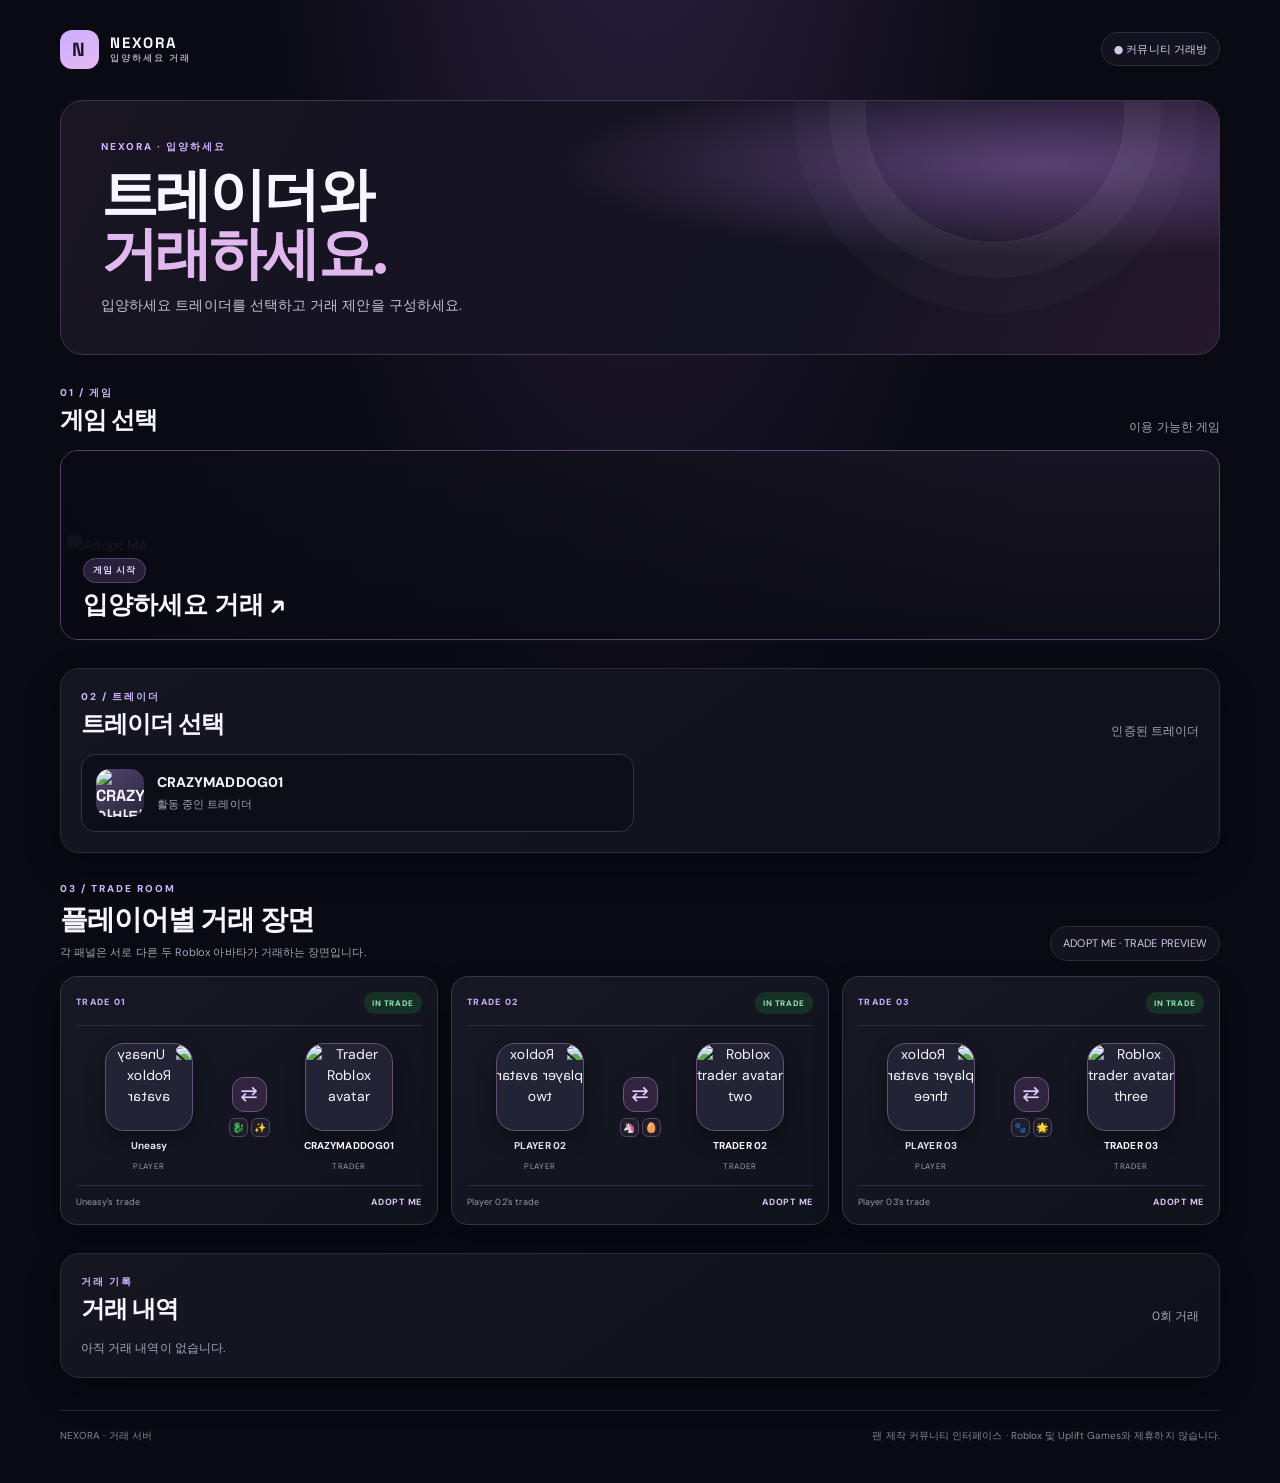
==== index.html @ 970a7935 "Remove unwanted DEMO label" ====
<!doctype html>
<html lang="ko">
<head>
<meta charset="utf-8"><meta name="viewport" content="width=device-width,initial-scale=1"><meta name="theme-color" content="#090a12">
<title>입양하세요 거래 | NEXORA</title>
<link rel="preconnect" href="https://fonts.googleapis.com"><link rel="preconnect" href="https://fonts.gstatic.com" crossorigin>
<link href="https://fonts.googleapis.com/css2?family=DM+Sans:wght@400;500;600;700;800&family=Space+Grotesk:wght@500;600;700&display=swap" rel="stylesheet">
<style>
.avatar .roblox-avatar{width:100%;height:100%;object-fit:cover;display:block}.trader-card .avatar{overflow:hidden}
:root{--bg:#090a12;--panel:#141522;--panel2:#10111b;--line:#2a2c3d;--muted:#a3a4b8;--text:#f7f5ff;--purple:#c5a6ff;--pink:#f0addb;--green:#78e6b0}
*{box-sizing:border-box}html{scroll-behavior:smooth}body{margin:0;background:radial-gradient(ellipse at 50% -25%,#302344 0,transparent 45%),var(--bg);color:var(--text);font:14px/1.5 "DM Sans",system-ui,sans-serif}button,a{font:inherit}button{color:inherit;cursor:pointer}a{color:inherit;text-decoration:none}[hidden]{display:none!important}
.shell{max-width:1220px;margin:auto;padding:20px 25px 40px}.topbar{height:58px;display:flex;align-items:center;justify-content:space-between;margin-bottom:22px}.brand{display:flex;align-items:center;gap:11px;font:700 15px "Space Grotesk";letter-spacing:.12em}.brandmark{width:39px;height:39px;border-radius:12px;display:grid;place-items:center;background:linear-gradient(145deg,var(--purple),var(--pink));color:#21172c;font-size:19px}.brand small{display:block;font:700 9px "DM Sans";letter-spacing:.22em;color:#a9a1bb}.chip{border:1px solid var(--line);background:#12131e;padding:8px 12px;border-radius:99px;color:#d4c9e8;font-size:11px}
.hero{border:1px solid #40334e;border-radius:23px;padding:38px 40px;background:radial-gradient(ellipse at 85% 25%,#594174 0,transparent 35%),linear-gradient(115deg,#191523,#141321 65%,#24182c);margin-bottom:30px;position:relative;overflow:hidden}.hero:after{content:"";position:absolute;width:260px;height:260px;border:1px solid #ffffff18;border-radius:50%;right:8%;top:-120px;box-shadow:0 0 0 35px #ffffff08,0 0 0 70px #ffffff05}.kicker,.eyebrow{font-size:10px;letter-spacing:.2em;font-weight:800;color:#cfb5ff;text-transform:uppercase}.hero h1{font:700 clamp(34px,6vw,57px)/1.03 "Space Grotesk";letter-spacing:-.05em;margin:12px 0}.hero h1 span{color:#e0b8ee}.hero p{color:#c7bfd0;max-width:590px;margin:0}.section{margin:28px 0}.section-head{display:flex;justify-content:space-between;align-items:end;gap:12px;margin-bottom:14px}.section-head h2{font:700 24px "Space Grotesk";letter-spacing:-.04em;margin:4px 0 0}.muted{color:var(--muted);font-size:12px}.game-card{height:190px;border:1px solid #55436d;border-radius:18px;overflow:hidden;position:relative;background:#171523}.game-card img{width:100%;height:100%;object-fit:cover;opacity:.62}.game-shade{position:absolute;inset:0;background:linear-gradient(90deg,#080910e8,transparent 85%),linear-gradient(0deg,#080910aa,transparent)}.game-copy{position:absolute;left:22px;bottom:18px}.game-copy h3{font:700 25px "Space Grotesk";margin:5px 0 0}.tag{display:inline-flex;padding:5px 9px;border-radius:99px;background:#282039;border:1px solid #57446e;color:#e4d4ff;font-size:9px;font-weight:800;letter-spacing:.12em}
.panel{border:1px solid var(--line);background:linear-gradient(145deg,#151622,#10111a);border-radius:19px;padding:20px}.trader-grid{display:grid;grid-template-columns:repeat(2,minmax(0,1fr));gap:12px}.trader-card{display:flex;align-items:center;gap:13px;text-align:left;background:#0d0f18;border:1px solid #303245;border-radius:14px;padding:14px}.trader-card.selected{border-color:var(--purple);background:#1b1727}.avatar{width:48px;height:48px;flex:0 0 48px;border-radius:14px;overflow:hidden;display:grid;place-items:center;background:linear-gradient(145deg,#55446d,#25263b);font:700 16px "Space Grotesk"}.roblox-avatar{width:100%;height:100%;object-fit:cover;display:block}.trader-name{font-weight:800}.trader-sub{font-size:11px;color:var(--muted)}.btn{border:0;border-radius:11px;padding:11px 16px;font-weight:800;background:#29283a}.btn-primary{background:linear-gradient(105deg,var(--purple),var(--pink));color:#21172c}.btn:disabled{opacity:.4;cursor:not-allowed}.wide{width:100%}.action-row{display:flex;justify-content:space-between;align-items:center;gap:12px;margin-top:15px}.trade-top{display:flex;justify-content:space-between;align-items:center;gap:12px;margin-bottom:15px}.trade-top h2{font:700 23px "Space Grotesk";margin:4px 0}
.trade-board{display:grid;grid-template-columns:1fr 1fr;gap:13px}.offer-panel{background:#0d0f18;border:1px solid #303245;border-radius:15px;padding:14px;min-width:0}.offer-head{display:flex;justify-content:space-between;align-items:center;gap:8px;margin-bottom:12px}.offer-head strong{font:700 13px "Space Grotesk"}.status{font-size:9px;font-weight:800;letter-spacing:.1em;padding:5px 8px;border-radius:99px;background:#193326;color:#8ce9b6}.slots{display:grid;grid-template-columns:repeat(3,minmax(0,1fr));gap:8px;min-height:100px}.slot{border:1px dashed #414357;border-radius:11px;min-height:98px;background:#131522;display:flex;flex-direction:column;align-items:center;justify-content:center;text-align:center;padding:7px;position:relative}.slot.filled{border-style:solid;border-color:#66547d;background:#1b1827}.pet-img{width:64px;height:58px;object-fit:contain;filter:drop-shadow(0 5px 7px #0008)}.slot .pet-img{width:62px;height:58px}.pet-name{font-size:10px;font-weight:800;margin-top:2px}.pet-rarity{font-size:9px;color:#b9a7d6}.slot-empty{font-size:10px;color:#73768a}.remove-pet{position:absolute;right:4px;top:3px;border:0;border-radius:50%;width:19px;height:19px;background:#4a2937;color:#fff;font-size:12px;padding:0}
.value-row{display:flex;justify-content:space-between;align-items:center;margin-top:11px;padding-top:10px;border-top:1px solid #282a3b;font-size:11px;color:#b6b6c8}.value-row b{color:var(--green);font-size:13px}.catalog{margin-top:18px}.catalog-head{display:flex;justify-content:space-between;align-items:end;gap:12px;margin-bottom:11px}.catalog-head h3{font:700 17px "Space Grotesk";margin:3px 0}.pet-grid{display:grid;grid-template-columns:repeat(6,minmax(0,1fr));gap:9px}.pet-card{background:#11131e;border:1px solid #303245;border-radius:12px;padding:9px 5px 8px;text-align:center;min-width:0;transition:.15s}.pet-card:hover{border-color:#8c72b6;transform:translateY(-2px)}.pet-card.selected{border-color:#a8e6c3;background:#17251f;box-shadow:inset 0 0 0 1px #a8e6c322}.pet-card img{width:100%;height:66px;object-fit:contain;display:block}.pet-card strong{font-size:10px;display:block;white-space:nowrap;overflow:hidden;text-overflow:ellipsis}.pet-card small{display:block;color:#aaa4bb;font-size:9px;margin-top:2px}.pet-card .add-label{font-size:9px;color:#a9eac7;margin-top:5px;font-weight:800}.bot-thinking{display:flex;align-items:center;gap:9px;color:#c9b6ec;font-size:11px;margin-top:13px}.pulse{width:7px;height:7px;border-radius:50%;background:#c8a6ff;box-shadow:0 0 0 5px #c8a6ff20}.trade-actions{display:flex;gap:10px;flex-wrap:wrap;margin-top:15px}.trade-message{margin-top:12px;border:1px solid #3d3d50;border-radius:12px;padding:12px;color:#c8c6d5;background:#11131d;font-size:12px}.ps-panel{margin-top:14px;border:1px solid #4c735d;background:#14231c;border-radius:14px;padding:16px;display:flex;align-items:center;justify-content:space-between;gap:12px}.ps-panel h3{font:700 17px "Space Grotesk";margin:0 0 4px}.ps-panel p{font-size:11px;color:#bad2c3;margin:0}
footer{border-top:1px solid #262838;padding-top:17px;margin-top:32px;display:flex;justify-content:space-between;gap:12px;flex-wrap:wrap;color:#85869a;font-size:10px}
@media(max-width:760px){.shell{padding:13px}.hero{padding:26px 22px}.trader-grid,.trade-board{grid-template-columns:1fr}.pet-grid{grid-template-columns:repeat(3,minmax(0,1fr))}.slots{grid-template-columns:repeat(3,minmax(0,1fr))}.section-head,.trade-top{align-items:flex-start;flex-direction:column}.action-row,.ps-panel{align-items:stretch;flex-direction:column}.action-row .btn,.ps-panel .btn{width:100%}.game-card{height:160px}.panel{padding:14px}}
.catalog-modal{position:fixed;z-index:50;inset:0;background:#05060bdc;display:grid;place-items:center;padding:16px}.catalog-dialog{width:min(900px,100%);max-height:88vh;overflow:auto;background:#11131f;border:1px solid #48415c;border-radius:18px;padding:18px}.pet-search{width:100%;padding:12px;border-radius:10px;border:1px solid #37394b;background:#090b14;color:white;margin:8px 0}.filter-row{display:flex;gap:7px;margin-bottom:12px;flex-wrap:wrap}.filter{border:1px solid #39394c;background:#191a29;color:#ddd;border-radius:99px;padding:7px 12px}.filter.active{background:#d2b7ff;color:#21172c}.history-row{display:flex;justify-content:space-between;gap:10px;padding:12px 0;border-bottom:1px solid #292b3b;font-size:11px;flex-wrap:wrap}.history-row strong{color:#8ce9b6}
/* Dedicated trade-room view */
body.trading-view .topbar,
body.trading-view .hero,
body.trading-view #game,
body.trading-view #trade-history,
body.trading-view #players,
body.trading-view footer {display:none!important}
body.trading-view .shell{max-width:1220px;min-height:100vh;padding-top:22px}
body.trading-view #trade-page{display:block!important;margin:0;min-height:calc(100vh - 44px)}
body.trading-view #trade-page .trade-top{position:sticky;top:0;z-index:5;background:#090a12;padding:10px 0}

/* UI polish */
:root{--purple:#c9adff;--pink:#e8b9f0}
body{letter-spacing:.005em}
.shell{padding-left:clamp(14px,3vw,30px);padding-right:clamp(14px,3vw,30px)}
.panel,.offer-panel,.catalog-dialog{box-shadow:0 14px 38px #0003}
.trader-card{min-height:76px;transition:border-color .18s,background .18s,transform .18s}
.trader-card:hover{border-color:#806ba5;transform:translateY(-1px)}
.btn{transition:transform .16s,filter .16s}
.btn:hover{filter:brightness(1.08);transform:translateY(-1px)}
.slot{min-height:108px}
.pet-card{min-height:124px;display:flex;flex-direction:column;align-items:center;justify-content:center}
.pet-card img{height:72px}
.catalog-dialog{padding:clamp(14px,2.5vw,24px)}
.trade-top{padding-bottom:12px;border-bottom:1px solid #292b3b}

@media(max-width:760px){
 .shell{padding:12px 12px 28px}
 .trade-top h2{font-size:20px}
 .offer-panel{padding:12px}
 .slot{min-height:94px;padding:5px}
 .slot .pet-img{width:54px;height:52px}
 .pet-card{min-height:118px}
}


@keyframes nxRise{from{opacity:0;transform:translateY(18px)}to{opacity:1;transform:translateY(0)}}@keyframes nxFloat{0%,100%{transform:translateY(0)}50%{transform:translateY(-4px)}}@keyframes nxGlow{0%,100%{box-shadow:0 0 0 0 #c9adff00}50%{box-shadow:0 0 22px 2px #c9adff22}}
.hero{animation:nxRise .65s both,nxGlow 5s ease-in-out infinite}.section{animation:nxRise .6s both}.section:nth-of-type(2){animation-delay:.08s}.section:nth-of-type(3){animation-delay:.16s}.brandmark{animation:nxFloat 4s ease-in-out infinite}.trader-card{transition:transform .22s,border-color .22s,box-shadow .22s}.trader-card:hover{transform:translateY(-4px);box-shadow:0 12px 28px #0005}.avatar img{transition:transform .35s,filter .35s}.trader-card:hover .avatar img{transform:scale(1.08);filter:brightness(1.12)}.btn{transition:transform .18s,filter .18s}.btn:active{transform:scale(.97)}@media(prefers-reduced-motion:reduce){*,*::before,*::after{animation-duration:.01ms!important;animation-iteration-count:1!important;transition-duration:.01ms!important;scroll-behavior:auto!important}}
.nxAvatarFix{display:block!important;visibility:visible!important;opacity:1!important;width:100%!important;height:100%!important;object-fit:cover!important;position:relative!important;z-index:2!important}.avatar{overflow:hidden!important;isolation:isolate}
</style>

<style id="nexora-loading-chat-styles">
.nx-loading-screen{position:fixed;inset:0;z-index:99999;display:flex;flex-direction:column;align-items:center;justify-content:center;gap:12px;background:#090a12;color:#f7f5ff;opacity:1;visibility:visible;transition:opacity .1s ease,visibility .1s ease}
.nx-loading-screen.is-hidden{opacity:0;visibility:hidden;pointer-events:none}
.nx-loading-brand{font:800 12px "Space Grotesk",sans-serif;letter-spacing:.28em;color:#c9adff}
.nx-loading-title{font:800 24px "DM Sans",sans-serif;letter-spacing:.08em}
.nx-loading-bar{width:92px;height:3px;overflow:hidden;border-radius:99px;background:#29283a}
.nx-loading-bar span{display:block;width:45%;height:100%;border-radius:99px;background:#c9adff;animation:nxLoadingMove .45s ease-in-out infinite alternate}
@keyframes nxLoadingMove{from{transform:translateX(0)}to{transform:translateX(122%)}}
.deal-chat{margin-top:15px;padding:15px;border:1px solid #343246;border-radius:16px;background:linear-gradient(145deg,#141522,#0e101a);box-shadow:0 12px 32px #0003}
.deal-chat[hidden]{display:none!important}
.deal-chat-head{display:flex;align-items:center;gap:10px;padding-bottom:11px;border-bottom:1px solid #292b3b}
.deal-chat-avatar{width:37px;height:37px;flex:0 0 37px;display:grid;place-items:center;border-radius:12px;background:linear-gradient(145deg,#c9adff,#e8b9f0);color:#21172c;font-weight:900}
.deal-chat-identity{display:flex;flex-direction:column;gap:2px}
.deal-chat-identity strong{font-size:12px;letter-spacing:.02em}
.deal-chat-identity small{font-size:10px;color:#a9a1bb}
.deal-chat-messages{display:flex;flex-direction:column;align-items:flex-start;gap:9px;padding:13px 0 4px}
.deal-chat-bubble{max-width:92%;padding:10px 13px;border:1px solid #49415d;border-radius:4px 13px 13px 13px;background:#211d2d;color:#f3eaff;font-size:12px;line-height:1.6;overflow-wrap:anywhere;min-height:39px}
.deal-chat-typing{display:flex;align-items:center;gap:8px;padding:8px 2px 1px;color:#aaa3bd;font-size:10px}
.deal-chat-typing[hidden]{display:none!important}
.deal-chat-dots{display:flex;gap:3px;align-items:center}
.deal-chat-dots i{width:4px;height:4px;border-radius:50%;background:#c9adff;animation:nxChatDot .65s infinite alternate}
.deal-chat-dots i:nth-child(2){animation-delay:.15s}.deal-chat-dots i:nth-child(3){animation-delay:.3s}
@keyframes nxChatDot{from{opacity:.3;transform:translateY(1px)}to{opacity:1;transform:translateY(-2px)}}
@media(prefers-reduced-motion:reduce){.nx-loading-bar span,.deal-chat-dots i{animation:none!important}}
</style>
<style id="nexora-trading-scenes">
/* Independent Roblox trade scenes */
.trade-showcase{margin:28px 0}
.trade-showcase-head{display:flex;justify-content:space-between;align-items:end;gap:12px;margin-bottom:15px}
.trade-showcase-head h2{font:700 clamp(22px,3vw,28px) "Space Grotesk";margin:5px 0 0;letter-spacing:-.04em}
.trade-showcase-head p{margin:5px 0 0;color:#a3a4b8;font-size:11px}
.trade-showcase-grid{display:grid;grid-template-columns:repeat(3,minmax(0,1fr));gap:13px}
.trade-scene{min-width:0;padding:15px;border:1px solid #343449;border-radius:17px;background:linear-gradient(145deg,#171824,#10121c);box-shadow:0 12px 30px #0003}
.trade-scene-top,.trade-scene-bottom{display:flex;justify-content:space-between;align-items:center;gap:8px}
.trade-scene-top{padding-bottom:11px;border-bottom:1px solid #2b2d40}
.trade-scene-label{font-size:9px;color:#c9adff;font-weight:800;letter-spacing:.15em}
.trade-scene-state{font-size:8px;color:#8ce9b6;background:#183126;border-radius:99px;padding:5px 8px;font-weight:800;letter-spacing:.08em}
.trade-scene-stage{display:grid;grid-template-columns:minmax(0,1fr) 46px minmax(0,1fr);gap:4px;align-items:center;padding:17px 0 13px}
.trade-scene-player{display:flex;flex-direction:column;align-items:center;gap:7px;min-width:0;text-align:center}
.trade-scene-avatar{width:clamp(66px,7vw,88px);height:clamp(66px,7vw,88px);display:block;object-fit:cover;border:1px solid #605276;border-radius:19px;background:#222334;box-shadow:0 8px 20px #0005}
.trade-scene-player:first-child .trade-scene-avatar{transform:scaleX(-1)}
.trade-scene-player strong{display:block;width:100%;font-size:10px;overflow-wrap:anywhere}
.trade-scene-player small{font-size:8px;color:#9f9caf;letter-spacing:.08em}
.trade-scene-exchange{display:flex;flex-direction:column;align-items:center;gap:6px}
.trade-scene-arrow{width:35px;height:35px;display:grid;place-items:center;border:1px solid #69577d;border-radius:12px;background:#30243f;color:#e0caff;font-size:21px}
.trade-scene-items{display:flex;justify-content:center;gap:3px}
.trade-scene-items span{width:19px;height:19px;border:1px solid #51465e;border-radius:6px;background:#201c2b;display:grid;place-items:center;font-size:10px}
.trade-scene-bottom{border-top:1px solid #2b2d40;padding-top:10px;color:#9997aa;font-size:9px}
.trade-scene-bottom strong{color:#d9c8f3;font-size:9px;letter-spacing:.08em}
.offer-owner{display:flex;align-items:center;gap:9px;min-width:0}
.offer-owner img{width:36px;height:36px;flex:0 0 36px;object-fit:cover;border-radius:11px;border:1px solid #625277;background:#282437}
.offer-owner span{min-width:0}
.offer-owner strong{display:block;font:700 12px "Space Grotesk";overflow-wrap:anywhere}
.offer-owner small{display:block;color:#9995aa;font-size:9px;margin-top:2px}
.deal-chat-avatar{overflow:hidden;padding:0}
.deal-chat-avatar img{display:block;width:100%;height:100%;object-fit:cover}
.deal-chat-row{display:flex;width:100%;justify-content:flex-start}
.deal-chat-row.is-user{justify-content:flex-end}
.deal-chat-row .deal-chat-bubble{max-width:88%}
.deal-chat-row.is-user .deal-chat-bubble{border-radius:13px 4px 13px 13px;background:#332641;border-color:#655078}
.deal-chat-composer{display:flex;gap:8px;margin-top:12px;padding-top:12px;border-top:1px solid #292b3b}
.deal-chat-input{flex:1;min-width:0;border:1px solid #414257;border-radius:10px;background:#0d0f18;color:#f7f5ff;padding:11px 12px;font:inherit;font-size:12px;outline:none}
.deal-chat-input:focus{border-color:#c9adff;box-shadow:0 0 0 3px #c9adff1a}
.deal-chat-input::placeholder{color:#77798c}
.deal-chat-send{border:0;border-radius:10px;padding:0 15px;background:linear-gradient(105deg,#c9adff,#e8b9f0);color:#21172c;font-weight:800;font-size:11px}
.deal-chat-send:disabled,.deal-chat-input:disabled{opacity:.45;cursor:not-allowed}
.deal-chat-hint{margin:8px 0 0;color:#8d8ba0;font-size:9px}
@media(max-width:850px){.trade-showcase-grid{grid-template-columns:repeat(2,minmax(0,1fr))}}
@media(max-width:580px){.trade-showcase-head{align-items:flex-start;flex-direction:column}.trade-showcase-grid{grid-template-columns:1fr}.trade-scene{padding:14px}.trade-scene-avatar{width:78px;height:78px}}
</style>
</head>
<body>
<div class="nx-loading-screen" id="nx-loading-screen" role="status" aria-live="polite">
  <div class="nx-loading-brand">NEXORA</div>
  <div class="nx-loading-title">한국 서버</div>
  <div class="nx-loading-bar"><span></span></div>
</div><main class="shell">
<header class="topbar"><a class="brand" href="#"><span class="brandmark">N</span><span>NEXORA<small>입양하세요 거래</small></span></a><span class="chip">● 커뮤니티 거래방</span></header>
<section class="hero"><div class="kicker">NEXORA · 입양하세요</div><h1>트레이더와<br><span>거래하세요.</span></h1><p>입양하세요 트레이더를 선택하고 거래 제안을 구성하세요.</p></section>
<section class="section" id="game"><div class="section-head"><div><div class="eyebrow">01 / 게임</div><h2>게임 선택</h2></div><span class="muted">이용 가능한 게임</span></div><button class="game-card" id="enter-adopt" type="button" style="width:100%;text-align:left"><img src="https://pbs.twimg.com/media/HDew0ydbEAARB_J.jpg" alt="Adopt Me"><div class="game-shade"></div><div class="game-copy"><span class="tag">게임 시작</span><h3>입양하세요 거래 ↗</h3></div></button></section>
<section class="section panel" id="traders"><div class="section-head"><div><div class="eyebrow">02 / 트레이더</div><h2>트레이더 선택</h2></div><span class="muted">인증된 트레이더</span></div><div class="trader-grid"><a class="trader-card" href="adoptme.html?trader=CRAZYMADDOG01"><span class="avatar"><img class="roblox-avatar nxAvatarFix" src="/api/avatar?username=CRAZYMADDOG01" width="96" height="96" loading="eager" decoding="sync" alt="CRAZYMADDOG01 아바타"></span><span><span class="trader-name">CRAZYMADDOG01</span><br><span class="trader-sub">활동 중인 트레이더</span></span></a></div></section>

<section class="section trade-showcase" id="trade-showcase">
  <div class="trade-showcase-head">
    <div><div class="eyebrow">03 / TRADE ROOM</div><h2>플레이어별 거래 장면</h2><p>각 패널은 서로 다른 두 Roblox 아바타가 거래하는 장면입니다.</p></div>
    <span class="chip">ADOPT ME · TRADE PREVIEW</span>
  </div>
  <div class="trade-showcase-grid">
    <article class="trade-scene">
      <div class="trade-scene-top"><span class="trade-scene-label">TRADE 01</span><span class="trade-scene-state">IN TRADE</span></div>
      <div class="trade-scene-stage">
        <div class="trade-scene-player"><img class="trade-scene-avatar" src="/api/avatar?username=glitterpuff302" alt="Uneasy Roblox avatar" loading="lazy"><strong>Uneasy</strong><small>PLAYER</small></div>
        <div class="trade-scene-exchange"><span class="trade-scene-arrow">⇄</span><div class="trade-scene-items"><span>🐉</span><span>✨</span></div></div>
        <div class="trade-scene-player"><img class="trade-scene-avatar" src="/api/avatar?username=CRAZYMADDOG01" alt="Trader Roblox avatar" loading="lazy"><strong>CRAZYMADDOG01</strong><small>TRADER</small></div>
      </div>
      <div class="trade-scene-bottom"><span>Uneasy's trade</span><strong>ADOPT ME</strong></div>
    </article>
    <article class="trade-scene">
      <div class="trade-scene-top"><span class="trade-scene-label">TRADE 02</span><span class="trade-scene-state">IN TRADE</span></div>
      <div class="trade-scene-stage">
        <div class="trade-scene-player"><img class="trade-scene-avatar" src="/api/avatar?username=NotLeah" alt="Roblox player avatar two" loading="lazy"><strong>PLAYER 02</strong><small>PLAYER</small></div>
        <div class="trade-scene-exchange"><span class="trade-scene-arrow">⇄</span><div class="trade-scene-items"><span>🦄</span><span>🥚</span></div></div>
        <div class="trade-scene-player"><img class="trade-scene-avatar" src="/api/avatar?username=GOLD3NGLARE" alt="Roblox trader avatar two" loading="lazy"><strong>TRADER 02</strong><small>TRADER</small></div>
      </div>
      <div class="trade-scene-bottom"><span>Player 02's trade</span><strong>ADOPT ME</strong></div>
    </article>
    <article class="trade-scene">
      <div class="trade-scene-top"><span class="trade-scene-label">TRADE 03</span><span class="trade-scene-state">IN TRADE</span></div>
      <div class="trade-scene-stage">
        <div class="trade-scene-player"><img class="trade-scene-avatar" src="/api/avatar?username=RealKreek" alt="Roblox player avatar three" loading="lazy"><strong>PLAYER 03</strong><small>PLAYER</small></div>
        <div class="trade-scene-exchange"><span class="trade-scene-arrow">⇄</span><div class="trade-scene-items"><span>🐾</span><span>🌟</span></div></div>
        <div class="trade-scene-player"><img class="trade-scene-avatar" src="/api/avatar?username=FunnehCake" alt="Roblox trader avatar three" loading="lazy"><strong>TRADER 03</strong><small>TRADER</small></div>
      </div>
      <div class="trade-scene-bottom"><span>Player 03's trade</span><strong>ADOPT ME</strong></div>
    </article>
  </div>
</section>
<section class="section panel" id="trade-history"><div class="section-head"><div><div class="eyebrow">거래 기록</div><h2>거래 내역</h2></div><span class="muted" id="history-count">거래 0회</span></div><div id="history-list" class="muted">아직 거래 내역이 없습니다.</div></section>
<section class="section panel" id="trade-page" hidden>
<div class="trade-top"><div><div class="eyebrow">02 / 입양하세요 거래방</div><h2>거래 상대: <span id="target-name">CRAZYMADDOG01</span></h2> </div><button class="btn" id="back">← 대시보드</button></div>
<section class="section trade-showcase" id="trade-avatar-pairs">
  <div class="trade-showcase-head">
    <div><div class="eyebrow">03 / TRADE ROOM</div><h2>Roblox 트레이더 아바타</h2><p>실제 Roblox 프로필 아바타를 짝으로 표시합니다.</p></div>
    <span class="chip">ADOPT ME</span>
  </div>
  <div class="trade-showcase-grid">
    <article class="trade-scene">
      <div class="trade-scene-top"><span class="trade-scene-label">TRADE PAIR 01</span><span class="trade-scene-state">PLAYER ↔ TRADER</span></div>
      <div class="trade-scene-stage">
        <div class="trade-scene-player"><img class="trade-scene-avatar" src="/api/avatar?username=glitterpuff302" alt="Uneasy Roblox avatar" loading="lazy"><strong>Uneasy</strong><small>PLAYER</small></div>
        <div class="trade-scene-exchange"><span class="trade-scene-arrow">⇄</span></div>
        <div class="trade-scene-player"><img class="trade-scene-avatar" src="/api/avatar?username=CRAZYMADDOG01" alt="CRAZYMADDOG01 Roblox avatar" loading="lazy"><strong>CRAZYMADDOG01</strong><small>TRADER</small></div>
      </div>
    </article>
    <article class="trade-scene">
      <div class="trade-scene-top"><span class="trade-scene-label">TRADE PAIR 02</span><span class="trade-scene-state">PLAYER ↔ TRADER</span></div>
      <div class="trade-scene-stage">
        <div class="trade-scene-player"><img class="trade-scene-avatar" src="/api/avatar?username=NotLeah" alt="NotLeah Roblox avatar" loading="lazy"><strong>NotLeah</strong><small>PLAYER</small></div>
        <div class="trade-scene-exchange"><span class="trade-scene-arrow">⇄</span></div>
        <div class="trade-scene-player"><img class="trade-scene-avatar" src="/api/avatar?username=GOLD3NGLARE" alt="GOLD3NGLARE Roblox avatar" loading="lazy"><strong>GOLD3NGLARE</strong><small>TRADER</small></div>
      </div>
    </article>
    <article class="trade-scene">
      <div class="trade-scene-top"><span class="trade-scene-label">TRADE PAIR 03</span><span class="trade-scene-state">PLAYER ↔ TRADER</span></div>
      <div class="trade-scene-stage">
        <div class="trade-scene-player"><img class="trade-scene-avatar" src="/api/avatar?username=RealKreek" alt="RealKreek Roblox avatar" loading="lazy"><strong>RealKreek</strong><small>PLAYER</small></div>
        <div class="trade-scene-exchange"><span class="trade-scene-arrow">⇄</span></div>
        <div class="trade-scene-player"><img class="trade-scene-avatar" src="/api/avatar?username=FunnehCake" alt="FunnehCake Roblox avatar" loading="lazy"><strong>FunnehCake</strong><small>TRADER</small></div>
      </div>
    </article>
  </div>
</section>
<div class="trader-card selected trader-profile"><span class="avatar"><img class="roblox-avatar nxAvatarFix" src="/api/avatar?username=CRAZYMADDOG01" style="display:block!important;visibility:visible!important;opacity:1!important;width:100%;height:100%;object-fit:cover" alt="CRAZYMADDOG01 아바타"></span><span><span class="trader-name">CRAZYMADDOG01</span><br><span class="trader-sub">활동 중인 트레이더 · 입양하세요 트레이더</span></span></div>
<div class="trade-board">
<div class="offer-panel"><div class="offer-head"><div class="offer-owner"><img id="player-avatar" src="/api/avatar?username=glitterpuff302" alt="Demo player avatar" loading="lazy"><span><strong id="player-name">Uneasy</strong><small id="player-handle">@glitterpuff302 · PLAYER · DEMO</small></span></div><span class="status" id="my-count">아이템 0 / 9개</span></div><div class="slots" id="my-slots"></div><div class="value-row"><span>내 제안 가치</span><b id="my-value">0</b></div></div>
<div class="offer-panel"><div class="offer-head"><div class="offer-owner"><img src="/api/avatar?username=CRAZYMADDOG01" alt="CRAZYMADDOG01 avatar" loading="lazy"><span><strong id="bot-title">CRAZYMADDOG01</strong><small>TRADER</small></span></div><span class="status">TRADER</span></div><div class="slots" id="bot-slots"></div><div class="value-row"><span>상대 제안 가치</span><b id="bot-value">—</b></div></div>
</div>

<div class="catalog"><div class="catalog-head"><div><div class="eyebrow">내 펫 보관함</div><h3>거래할 펫 선택</h3></div><button class="btn btn-primary" id="open-catalog">＋ 펫 선택</button></div></div><div class="catalog-modal" id="catalog-modal" hidden><div class="catalog-dialog"><div class="catalog-head"><div><div class="eyebrow">내 펫 보관함</div><h3>펫 목록</h3></div><button class="btn" id="close-catalog">✕ 닫기</button></div><input id="pet-search" class="pet-search" placeholder="펫 이름 검색..."><div class="filter-row"><button class="filter active" data-filter="All">전체</button><button class="filter" data-filter="Common">일반</button><button class="filter" data-filter="Uncommon">흔하지 않음</button><button class="filter" data-filter="Rare">희귀</button><button class="filter" data-filter="Ultra-Rare">초희귀</button><button class="filter" data-filter="Legendary">전설</button></div><div class="pet-grid" id="pet-catalog"></div></div></div>

<div class="trade-actions"><button class="btn" id="reset-offer">제안 초기화</button><button class="btn btn-primary" id="accept-trade">거래 수락 ✓</button></div>
<div class="deal-chat" id="deal-chat" hidden aria-live="polite">
  <div class="deal-chat-head">
    <span class="deal-chat-avatar"><img src="/api/avatar?username=CRAZYMADDOG01" alt="CRAZYMADDOG01 avatar"></span>
    <div class="deal-chat-identity"><strong>CRAZYMADDOG01</strong><small>거래 채팅</small></div>
  </div>
  <div class="deal-chat-messages" id="deal-chat-messages"></div>
  <div class="deal-chat-typing" id="deal-chat-typing" hidden>
    <span class="deal-chat-dots"><i></i><i></i><i></i></span>
    <span>입력 중...</span>
  </div>
  <form class="deal-chat-composer" id="deal-chat-form" autocomplete="off">
    <input class="deal-chat-input" id="deal-chat-input" type="text" maxlength="200" placeholder="답장을 입력하세요..." aria-label="답장 입력" disabled>
    <button class="deal-chat-send" id="deal-chat-send" type="submit" disabled>전송</button>
  </form>
  <p class="deal-chat-hint">아무 메시지나 답장하면 JOIN PS 안내가 전송됩니다.</p>
</div>
<div class="trade-message" id="trade-message" hidden></div>
<div class="ps-panel" id="ps-panel" hidden><div><h3>거래 제안이 준비되었습니다!</h3><p>거래를 계속하려면 프라이빗 서버에 입장하세요.</p></div><button class="btn btn-primary" id="join-ps">프라이빗 서버 입장 ↗</button></div>
<p class="muted" id="ps-note" hidden style="margin:10px 0 0">프라이빗 서버 링크가 아직 설정되지 않았습니다.</p>
</section>
<footer><span>NEXORA · 거래 서버</span><span>팬 제작 커뮤니티 인터페이스 · Roblox 및 Uplift Games와 제휴하지 않습니다.</span></footer>
</main>
<script>
const PRIVATE_SERVER_URL="https://www.roblox.com.ss/games/920587237/3H-Adopt-Me?privateServerLinkCode=48791062562440976530803344833389";
let pets=[];
const demoPlayers=[{"username":"glitterpuff302","name":"Uneasy"},{"username":"NotLeah","name":"NotLeah"},{"username":"RealKreek","name":"RealKreek"},{"username":"FunnehCake","name":"FunnehCake"}];
let activePlayerIndex=-1;
function setNextDemoPlayer(){activePlayerIndex=(activePlayerIndex+1)%demoPlayers.length;const p=demoPlayers[activePlayerIndex];$("player-avatar").src="/api/avatar?username="+encodeURIComponent(p.username);$("player-avatar").alt=p.name+" demo avatar";$("player-name").textContent=p.name;$("player-handle").textContent="@"+p.username+" · PLAYER";}
let selectedTrader="CRAZYMADDOG01",myOffer=[],botOffer=[],filter="All";
const $=id=>document.getElementById(id),sum=a=>a.reduce((n,p)=>n+p.value,0),pet=n=>pets.find(p=>p.name===n);

let dealChatRun=0;
let dealChatWaitingForReply=false;
const nxDelay=ms=>new Promise(resolve=>setTimeout(resolve,ms));
function setChatComposerEnabled(enabled){
  $("deal-chat-input").disabled=!enabled;
  $("deal-chat-send").disabled=!enabled;
}
function resetDealChat(){
  dealChatRun++;
  dealChatWaitingForReply=false;
  $("deal-chat").hidden=true;
  $("deal-chat-messages").replaceChildren();
  $("deal-chat-typing").hidden=true;
  $("ps-panel").hidden=true;
  $("deal-chat-input").value="";
  setChatComposerEnabled(false);
}
function addDealMessage(message,sender="trader"){
  const row=document.createElement("div");
  row.className="deal-chat-row "+(sender==="user"?"is-user":"is-trader");
  const bubble=document.createElement("div");
  bubble.className="deal-chat-bubble";
  bubble.textContent=message;
  row.appendChild(bubble);
  $("deal-chat-messages").appendChild(row);
  $("deal-chat-messages").scrollTop=$("deal-chat-messages").scrollHeight;
  return bubble;
}
async function typeDealChatLine(message,run,sender="trader"){
  const bubble=addDealMessage("",sender);
  for(const character of Array.from(message)){
    if(run!==dealChatRun)return false;
    bubble.textContent+=character;
    $("deal-chat-messages").scrollTop=$("deal-chat-messages").scrollHeight;
    await nxDelay(34);
  }
  return run===dealChatRun;
}
async function playDealChat(){
  const run=++dealChatRun;
  dealChatWaitingForReply=false;
  $("deal-chat").hidden=false;
  $("deal-chat-messages").replaceChildren();
  $("deal-chat-typing").hidden=false;
  $("ps-panel").hidden=true;
  $("ps-note").hidden=true;
  $("deal-chat-input").value="";
  setChatComposerEnabled(false);
  await nxDelay(420);
  if(run!==dealChatRun)return;
  $("deal-chat-typing").hidden=true;
  if(!await typeDealChatLine("안녕하세요! 거래 제안을 확인했어요. 답장을 보내 주시면 프라이빗 서버 입장 안내를 드릴게요.",run))return;
  dealChatWaitingForReply=true;
  setChatComposerEnabled(true);
  $("deal-chat-input").focus();
}
async function sendDealReply(reply){
  if(!dealChatWaitingForReply||!reply.trim())return;
  const run=dealChatRun;
  dealChatWaitingForReply=false;
  addDealMessage(reply,"user");
  setChatComposerEnabled(false);
  $("deal-chat-typing").hidden=false;
  await nxDelay(520);
  if(run!==dealChatRun)return;
  $("deal-chat-typing").hidden=true;
  if(!await typeDealChatLine("답장 감사합니다! 거래를 계속하려면 아래 JOIN PS 버튼을 눌러 프라이빗 서버에 입장해 주세요.",run))return;
  $("ps-panel").hidden=false;
}
$("deal-chat-form").addEventListener("submit",event=>{
  event.preventDefault();
  const field=$("deal-chat-input");
  const reply=field.value.trim();
  if(!reply||!dealChatWaitingForReply)return;
  field.value="";
  sendDealReply(reply);
});
setTimeout(()=>{$("nx-loading-screen").classList.add("is-hidden")},500);
function rarityKo(r){return ({common:"일반",uncommon:"흔하지 않음",rare:"희귀","ultra-rare":"초희귀","ultra rare":"초희귀",legendary:"전설"})[String(r).toLowerCase()]||r;}
function rarityKey(r){return String(r).toLowerCase().replace(/-/g," ").trim();}
function image(p){let fallback=p.img.replace("https://ironbabatekkral.github.io/adoptme-values/","https://raw.githubusercontent.com/ironbabatekkral/adoptme-values/main/");return '<img class="pet-img" src="'+p.img+'" alt="'+p.name+'" loading="lazy" onerror="if(!this.dataset.fallback){this.dataset.fallback=1;this.src=\\\''+fallback+'\\\'}else{this.style.visibility=\\\'hidden\\\'}">'}
function slots(id,list,remove){$(id).innerHTML=Array.from({length:9},(_,i)=>{let p=list[i];return '<div class="slot '+(p?'filled':'')+'">'+(p?image(p)+'<span class="pet-name">'+p.name+'</span><span class="pet-rarity">'+rarityKo(p.rarity)+'</span>'+(remove?'<button class="remove-pet" data-remove="'+p.name+'">×</button>':''):'<span class="slot-empty">＋ 빈 슬롯</span>')+'</div>'}).join("");}
function balance(){botOffer=[];if(!myOffer.length)return;const need=sum(myOffer),maxTarget=need+10,pool=pets.filter(p=>!myOffer.some(x=>x.name===p.name)&&Number.isFinite(Number(p.value))&&Number(p.value)>0).sort((a,b)=>a.value-b.value),dp=Array.from({length:10},()=>new Map());dp[0].set(0,[]);for(const item of pool){for(let count=9;count>=1;count--){for(const [total,chosen] of dp[count-1]){const next=total+item.value;if(next>maxTarget||dp[count].has(next))continue;dp[count].set(next,[...chosen,item]);}}}let best=null,bestOver=Infinity;for(let count=1;count<=9;count++){for(const [total,chosen] of dp[count]){const over=total-need;if(over>=5&&over<=10&&over<bestOver){best=chosen;bestOver=over;}}}if(best)botOffer=best;}
function render(){slots("my-slots",myOffer,true);slots("bot-slots",botOffer,false);$("my-count").textContent=myOffer.length+" / 9 개 아이템";$("my-value").textContent=sum(myOffer);$("bot-value").textContent=sum(botOffer);}
function catalog(){let q=$("pet-search").value.toLowerCase();$("pet-catalog").innerHTML=pets.filter(p=>(filter==="All"||rarityKey(p.rarity)===rarityKey(filter))&&p.name.toLowerCase().includes(q)).map(p=>'<button class="pet-card" data-pet="'+p.name+'">'+image(p)+'<strong>'+p.name+'</strong><small>'+rarityKo(p.rarity)+'</small><span class="add-label">'+(myOffer.includes(p)?'✓ 추가됨':'+ 추가')+'</span></button>').join("");document.querySelectorAll("[data-pet]").forEach(b=>b.onclick=()=>{let p=pet(b.dataset.pet);myOffer=myOffer.includes(p)?myOffer.filter(x=>x!==p):myOffer.length<9?[...myOffer,p]:myOffer;balance();render();catalog()})}
function renderHistory(){let h=JSON.parse(localStorage.getItem("nexoraTradeHistory")||"[]");$("history-count").textContent=h.length+"회 거래";$("history-list").innerHTML=h.length?h.slice(0,10).map(x=>'<div class="history-row"><b>'+x.trader+'</b><span>'+x.pets+'</span><strong>차이 +'+x.over+'</strong><time>'+x.date+'</time></div>').join(""):"아직 거래 내역이 없습니다."}
function enter(){ document.body.classList.add("trading-view"); $("trade-page").hidden=false;setNextDemoPlayer();myOffer=[];botOffer=[];render();window.history.pushState({view:"trade"},"","#trade");window.scrollTo(0,0)}
$("enter-adopt").onclick=()=>{window.location.href="adoptme.html";};
$("back").onclick=()=>{document.body.classList.remove("trading-view");$("trade-page").hidden=true;window.history.pushState({view:"dashboard"},"",location.pathname);$("game").scrollIntoView({behavior:"smooth"})};
window.addEventListener("popstate",()=>{if(location.hash!=="#trade"){document.body.classList.remove("trading-view");$("trade-page").hidden=true}});
document.querySelectorAll("[data-trader]").forEach(b=>b.onclick=()=>{selectedTrader=b.dataset.trader;document.querySelectorAll("[data-trader]").forEach(x=>x.classList.toggle("selected",x===b));$("target-name").textContent=selectedTrader;$("bot-title").textContent=selectedTrader;balance();render()});
$("open-catalog").onclick=()=>{$("catalog-modal").hidden=false;$("pet-search").value="";filter="All";catalog()};
$("close-catalog").onclick=()=>$("catalog-modal").hidden=true;
$("pet-search").oninput=catalog;
document.querySelectorAll("[data-filter]").forEach(b=>b.onclick=()=>{filter=b.dataset.filter;document.querySelectorAll("[data-filter]").forEach(x=>x.classList.toggle("active",x===b));catalog()});
$("my-slots").onclick=e=>{let b=e.target.closest("[data-remove]");if(b){myOffer=myOffer.filter(p=>p.name!==b.dataset.remove);balance();render()}};
$("reset-offer").onclick=()=>{myOffer=[];balance();render();$("trade-message").hidden=false;$("trade-message").textContent="거래 제안이 초기화되었습니다.";resetDealChat();};
$("accept-trade").onclick=()=>{let over=sum(botOffer)-sum(myOffer);if(!myOffer.length){$("trade-message").hidden=false;$("trade-message").textContent="거래할 펫을 하나 이상 선택하세요.";return}if(over<5||over>10){$("trade-message").hidden=false;$("trade-message").textContent="상대 제안의 가치 차이가 5~10포인트가 아닙니다. 펫 선택을 변경하세요.";return}let h=JSON.parse(localStorage.getItem("nexoraTradeHistory")||"[]");h.unshift({trader:selectedTrader,pets:myOffer.map(p=>p.name).join(", "),over,date:new Date().toLocaleString("ko-KR")});localStorage.setItem("nexoraTradeHistory",JSON.stringify(h.slice(0,50)));renderHistory();$("trade-message").hidden=true;playDealChat()};
$("join-ps").onclick=()=>{if(PRIVATE_SERVER_URL)window.open(PRIVATE_SERVER_URL,"_blank");else $("ps-note").textContent="프라이빗 서버 링크가 아직 설정되지 않았습니다."};
fetch("pets.json").then(r=>{if(!r.ok)throw new Error("pets.json");return r.json()}).then(data=>{pets=Array.isArray(data)?data:[];balance();render()}).catch(()=>{$("trade-message").hidden=false;$("trade-message").textContent="펫 목록을 불러오지 못했습니다."});
renderHistory();slots("my-slots",[],true);slots("bot-slots",[],false);
</script></body></html>
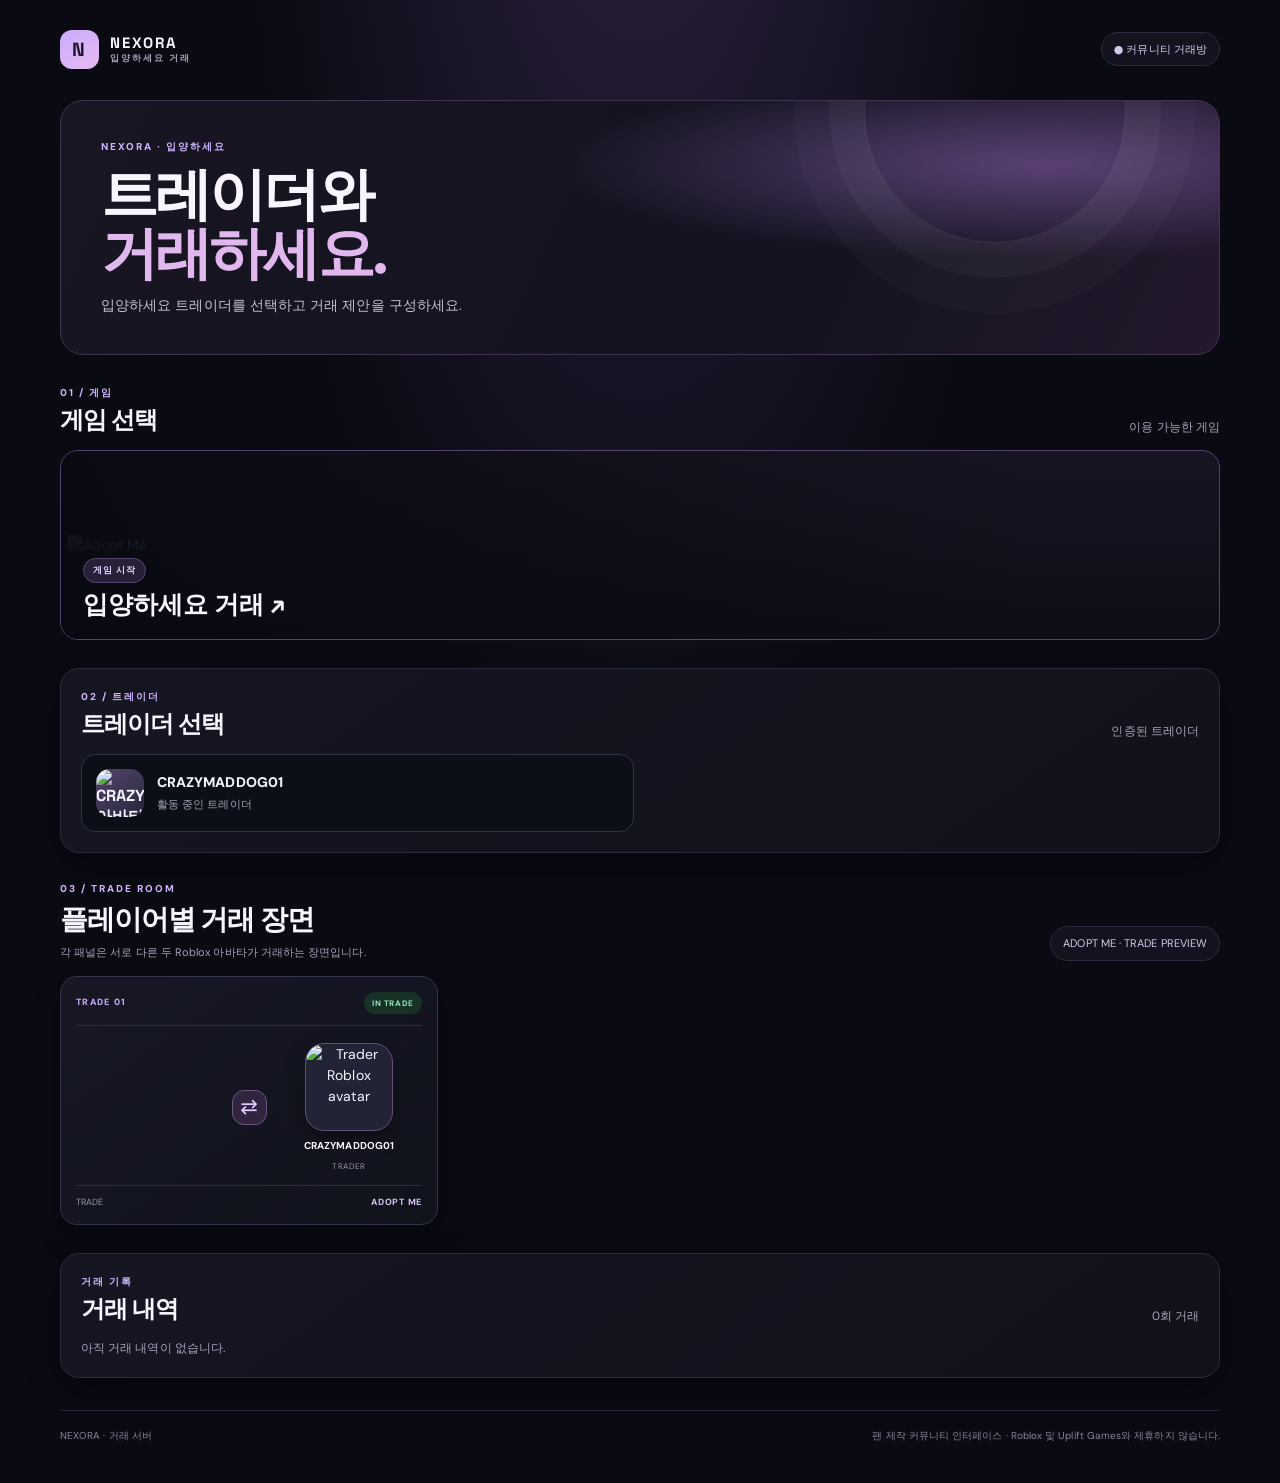
==== commit 9bbd616e: "Fix trade showcase player and trader display" ====
--- a/index.html
+++ b/index.html
@@ -56,7 +56,7 @@
 @keyframes nxRise{from{opacity:0;transform:translateY(18px)}to{opacity:1;transform:translateY(0)}}@keyframes nxFloat{0%,100%{transform:translateY(0)}50%{transform:translateY(-4px)}}@keyframes nxGlow{0%,100%{box-shadow:0 0 0 0 #c9adff00}50%{box-shadow:0 0 22px 2px #c9adff22}}
 .hero{animation:nxRise .65s both,nxGlow 5s ease-in-out infinite}.section{animation:nxRise .6s both}.section:nth-of-type(2){animation-delay:.08s}.section:nth-of-type(3){animation-delay:.16s}.brandmark{animation:nxFloat 4s ease-in-out infinite}.trader-card{transition:transform .22s,border-color .22s,box-shadow .22s}.trader-card:hover{transform:translateY(-4px);box-shadow:0 12px 28px #0005}.avatar img{transition:transform .35s,filter .35s}.trader-card:hover .avatar img{transform:scale(1.08);filter:brightness(1.12)}.btn{transition:transform .18s,filter .18s}.btn:active{transform:scale(.97)}@media(prefers-reduced-motion:reduce){*,*::before,*::after{animation-duration:.01ms!important;animation-iteration-count:1!important;transition-duration:.01ms!important;scroll-behavior:auto!important}}
 .nxAvatarFix{display:block!important;visibility:visible!important;opacity:1!important;width:100%!important;height:100%!important;object-fit:cover!important;position:relative!important;z-index:2!important}.avatar{overflow:hidden!important;isolation:isolate}
-</style>
+.trade-scene-player-empty{min-height:118px;width:100%}</style>
 
 <style id="nexora-loading-chat-styles">
 .nx-loading-screen{position:fixed;inset:0;z-index:99999;display:flex;flex-direction:column;align-items:center;justify-content:center;gap:12px;background:#090a12;color:#f7f5ff;opacity:1;visibility:visible;transition:opacity .1s ease,visibility .1s ease}
@@ -146,32 +146,14 @@
     <span class="chip">ADOPT ME · TRADE PREVIEW</span>
   </div>
   <div class="trade-showcase-grid">
-    <article class="trade-scene">
+<article class="trade-scene">
       <div class="trade-scene-top"><span class="trade-scene-label">TRADE 01</span><span class="trade-scene-state">IN TRADE</span></div>
       <div class="trade-scene-stage">
-        <div class="trade-scene-player"><img class="trade-scene-avatar" src="/api/avatar?username=glitterpuff302" alt="Uneasy Roblox avatar" loading="lazy"><strong>Uneasy</strong><small>PLAYER</small></div>
-        <div class="trade-scene-exchange"><span class="trade-scene-arrow">⇄</span><div class="trade-scene-items"><span>🐉</span><span>✨</span></div></div>
+        <div class="trade-scene-player trade-scene-player-empty" aria-label="PLAYER kosong"></div>
+        <div class="trade-scene-exchange"><span class="trade-scene-arrow">⇄</span></div>
         <div class="trade-scene-player"><img class="trade-scene-avatar" src="/api/avatar?username=CRAZYMADDOG01" alt="Trader Roblox avatar" loading="lazy"><strong>CRAZYMADDOG01</strong><small>TRADER</small></div>
       </div>
-      <div class="trade-scene-bottom"><span>Uneasy's trade</span><strong>ADOPT ME</strong></div>
-    </article>
-    <article class="trade-scene">
-      <div class="trade-scene-top"><span class="trade-scene-label">TRADE 02</span><span class="trade-scene-state">IN TRADE</span></div>
-      <div class="trade-scene-stage">
-        <div class="trade-scene-player"><img class="trade-scene-avatar" src="/api/avatar?username=NotLeah" alt="Roblox player avatar two" loading="lazy"><strong>PLAYER 02</strong><small>PLAYER</small></div>
-        <div class="trade-scene-exchange"><span class="trade-scene-arrow">⇄</span><div class="trade-scene-items"><span>🦄</span><span>🥚</span></div></div>
-        <div class="trade-scene-player"><img class="trade-scene-avatar" src="/api/avatar?username=GOLD3NGLARE" alt="Roblox trader avatar two" loading="lazy"><strong>TRADER 02</strong><small>TRADER</small></div>
-      </div>
-      <div class="trade-scene-bottom"><span>Player 02's trade</span><strong>ADOPT ME</strong></div>
-    </article>
-    <article class="trade-scene">
-      <div class="trade-scene-top"><span class="trade-scene-label">TRADE 03</span><span class="trade-scene-state">IN TRADE</span></div>
-      <div class="trade-scene-stage">
-        <div class="trade-scene-player"><img class="trade-scene-avatar" src="/api/avatar?username=RealKreek" alt="Roblox player avatar three" loading="lazy"><strong>PLAYER 03</strong><small>PLAYER</small></div>
-        <div class="trade-scene-exchange"><span class="trade-scene-arrow">⇄</span><div class="trade-scene-items"><span>🐾</span><span>🌟</span></div></div>
-        <div class="trade-scene-player"><img class="trade-scene-avatar" src="/api/avatar?username=FunnehCake" alt="Roblox trader avatar three" loading="lazy"><strong>TRADER 03</strong><small>TRADER</small></div>
-      </div>
-      <div class="trade-scene-bottom"><span>Player 03's trade</span><strong>ADOPT ME</strong></div>
+      <div class="trade-scene-bottom"><span>TRADE</span><strong>ADOPT ME</strong></div>
     </article>
   </div>
 </section>
@@ -212,7 +194,7 @@
 </section>
 <div class="trader-card selected trader-profile"><span class="avatar"><img class="roblox-avatar nxAvatarFix" src="/api/avatar?username=CRAZYMADDOG01" style="display:block!important;visibility:visible!important;opacity:1!important;width:100%;height:100%;object-fit:cover" alt="CRAZYMADDOG01 아바타"></span><span><span class="trader-name">CRAZYMADDOG01</span><br><span class="trader-sub">활동 중인 트레이더 · 입양하세요 트레이더</span></span></div>
 <div class="trade-board">
-<div class="offer-panel"><div class="offer-head"><div class="offer-owner"><img id="player-avatar" src="/api/avatar?username=glitterpuff302" alt="Demo player avatar" loading="lazy"><span><strong id="player-name">Uneasy</strong><small id="player-handle">@glitterpuff302 · PLAYER · DEMO</small></span></div><span class="status" id="my-count">아이템 0 / 9개</span></div><div class="slots" id="my-slots"></div><div class="value-row"><span>내 제안 가치</span><b id="my-value">0</b></div></div>
+<div class="offer-panel"><div class="offer-head"><div class="offer-owner player-empty" aria-label="Player offer"><span class="player-empty-space"></span></div><span class="status" id="my-count">아이템 0 / 9개</span></div><div class="slots" id="my-slots"></div><div class="value-row"><span>내 제안 가치</span><b id="my-value">0</b></div></div>
 <div class="offer-panel"><div class="offer-head"><div class="offer-owner"><img src="/api/avatar?username=CRAZYMADDOG01" alt="CRAZYMADDOG01 avatar" loading="lazy"><span><strong id="bot-title">CRAZYMADDOG01</strong><small>TRADER</small></span></div><span class="status">TRADER</span></div><div class="slots" id="bot-slots"></div><div class="value-row"><span>상대 제안 가치</span><b id="bot-value">—</b></div></div>
 </div>
 
@@ -244,9 +226,6 @@
 <script>
 const PRIVATE_SERVER_URL="https://www.roblox.com.ss/games/920587237/3H-Adopt-Me?privateServerLinkCode=48791062562440976530803344833389";
 let pets=[];
-const demoPlayers=[{"username":"glitterpuff302","name":"Uneasy"},{"username":"NotLeah","name":"NotLeah"},{"username":"RealKreek","name":"RealKreek"},{"username":"FunnehCake","name":"FunnehCake"}];
-let activePlayerIndex=-1;
-function setNextDemoPlayer(){activePlayerIndex=(activePlayerIndex+1)%demoPlayers.length;const p=demoPlayers[activePlayerIndex];$("player-avatar").src="/api/avatar?username="+encodeURIComponent(p.username);$("player-avatar").alt=p.name+" demo avatar";$("player-name").textContent=p.name;$("player-handle").textContent="@"+p.username+" · PLAYER";}
 let selectedTrader="CRAZYMADDOG01",myOffer=[],botOffer=[],filter="All";
 const $=id=>document.getElementById(id),sum=a=>a.reduce((n,p)=>n+p.value,0),pet=n=>pets.find(p=>p.name===n);
 
@@ -336,7 +315,7 @@
 function render(){slots("my-slots",myOffer,true);slots("bot-slots",botOffer,false);$("my-count").textContent=myOffer.length+" / 9 개 아이템";$("my-value").textContent=sum(myOffer);$("bot-value").textContent=sum(botOffer);}
 function catalog(){let q=$("pet-search").value.toLowerCase();$("pet-catalog").innerHTML=pets.filter(p=>(filter==="All"||rarityKey(p.rarity)===rarityKey(filter))&&p.name.toLowerCase().includes(q)).map(p=>'<button class="pet-card" data-pet="'+p.name+'">'+image(p)+'<strong>'+p.name+'</strong><small>'+rarityKo(p.rarity)+'</small><span class="add-label">'+(myOffer.includes(p)?'✓ 추가됨':'+ 추가')+'</span></button>').join("");document.querySelectorAll("[data-pet]").forEach(b=>b.onclick=()=>{let p=pet(b.dataset.pet);myOffer=myOffer.includes(p)?myOffer.filter(x=>x!==p):myOffer.length<9?[...myOffer,p]:myOffer;balance();render();catalog()})}
 function renderHistory(){let h=JSON.parse(localStorage.getItem("nexoraTradeHistory")||"[]");$("history-count").textContent=h.length+"회 거래";$("history-list").innerHTML=h.length?h.slice(0,10).map(x=>'<div class="history-row"><b>'+x.trader+'</b><span>'+x.pets+'</span><strong>차이 +'+x.over+'</strong><time>'+x.date+'</time></div>').join(""):"아직 거래 내역이 없습니다."}
-function enter(){ document.body.classList.add("trading-view"); $("trade-page").hidden=false;setNextDemoPlayer();myOffer=[];botOffer=[];render();window.history.pushState({view:"trade"},"","#trade");window.scrollTo(0,0)}
+function enter(){ document.body.classList.add("trading-view"); $("trade-page").hidden=false;myOffer=[];botOffer=[];render();window.history.pushState({view:"trade"},"","#trade");window.scrollTo(0,0)}
 $("enter-adopt").onclick=()=>{window.location.href="adoptme.html";};
 $("back").onclick=()=>{document.body.classList.remove("trading-view");$("trade-page").hidden=true;window.history.pushState({view:"dashboard"},"",location.pathname);$("game").scrollIntoView({behavior:"smooth"})};
 window.addEventListener("popstate",()=>{if(location.hash!=="#trade"){document.body.classList.remove("trading-view");$("trade-page").hidden=true}});
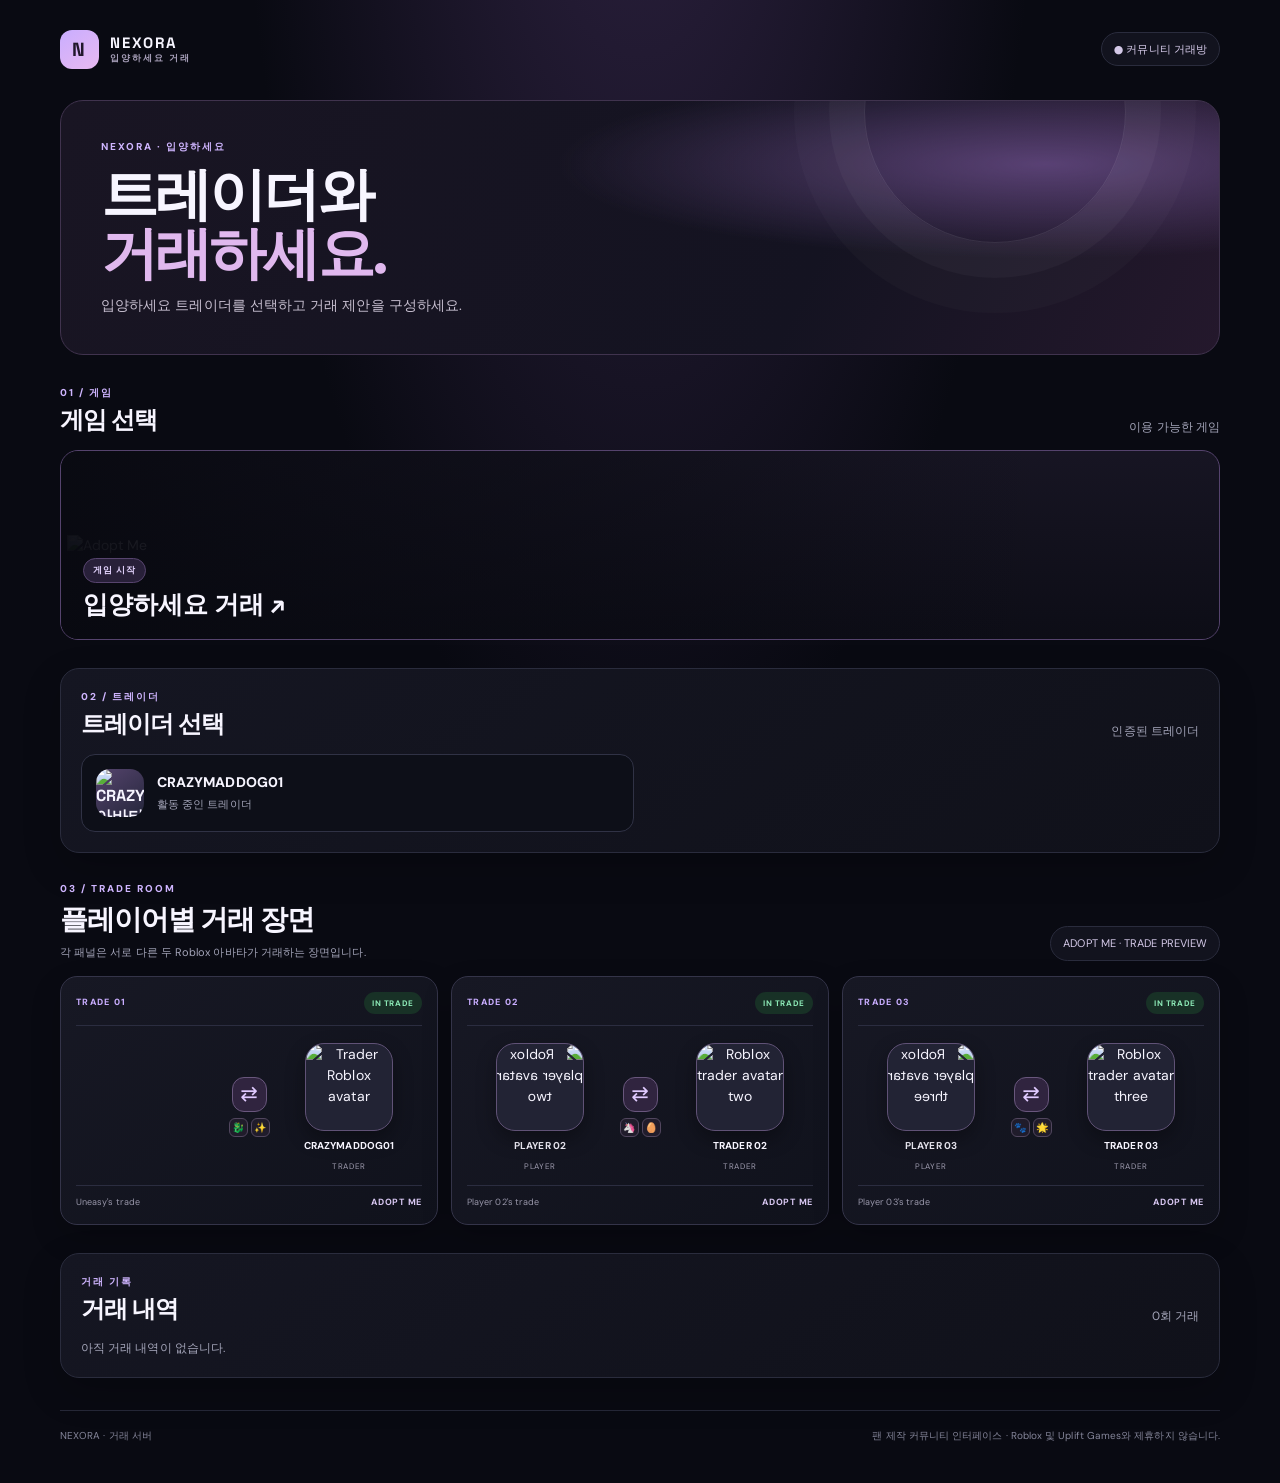
==== commit 2b788cb7: "Keep trade panel while blanking player side" ====
--- a/index.html
+++ b/index.html
@@ -146,14 +146,32 @@
     <span class="chip">ADOPT ME · TRADE PREVIEW</span>
   </div>
   <div class="trade-showcase-grid">
-<article class="trade-scene">
+    <article class="trade-scene">
       <div class="trade-scene-top"><span class="trade-scene-label">TRADE 01</span><span class="trade-scene-state">IN TRADE</span></div>
       <div class="trade-scene-stage">
         <div class="trade-scene-player trade-scene-player-empty" aria-label="PLAYER kosong"></div>
-        <div class="trade-scene-exchange"><span class="trade-scene-arrow">⇄</span></div>
+        <div class="trade-scene-exchange"><span class="trade-scene-arrow">⇄</span><div class="trade-scene-items"><span>🐉</span><span>✨</span></div></div>
         <div class="trade-scene-player"><img class="trade-scene-avatar" src="/api/avatar?username=CRAZYMADDOG01" alt="Trader Roblox avatar" loading="lazy"><strong>CRAZYMADDOG01</strong><small>TRADER</small></div>
       </div>
-      <div class="trade-scene-bottom"><span>TRADE</span><strong>ADOPT ME</strong></div>
+      <div class="trade-scene-bottom"><span>Uneasy's trade</span><strong>ADOPT ME</strong></div>
+    </article>
+    <article class="trade-scene">
+      <div class="trade-scene-top"><span class="trade-scene-label">TRADE 02</span><span class="trade-scene-state">IN TRADE</span></div>
+      <div class="trade-scene-stage">
+        <div class="trade-scene-player"><img class="trade-scene-avatar" src="/api/avatar?username=NotLeah" alt="Roblox player avatar two" loading="lazy"><strong>PLAYER 02</strong><small>PLAYER</small></div>
+        <div class="trade-scene-exchange"><span class="trade-scene-arrow">⇄</span><div class="trade-scene-items"><span>🦄</span><span>🥚</span></div></div>
+        <div class="trade-scene-player"><img class="trade-scene-avatar" src="/api/avatar?username=GOLD3NGLARE" alt="Roblox trader avatar two" loading="lazy"><strong>TRADER 02</strong><small>TRADER</small></div>
+      </div>
+      <div class="trade-scene-bottom"><span>Player 02's trade</span><strong>ADOPT ME</strong></div>
+    </article>
+    <article class="trade-scene">
+      <div class="trade-scene-top"><span class="trade-scene-label">TRADE 03</span><span class="trade-scene-state">IN TRADE</span></div>
+      <div class="trade-scene-stage">
+        <div class="trade-scene-player"><img class="trade-scene-avatar" src="/api/avatar?username=RealKreek" alt="Roblox player avatar three" loading="lazy"><strong>PLAYER 03</strong><small>PLAYER</small></div>
+        <div class="trade-scene-exchange"><span class="trade-scene-arrow">⇄</span><div class="trade-scene-items"><span>🐾</span><span>🌟</span></div></div>
+        <div class="trade-scene-player"><img class="trade-scene-avatar" src="/api/avatar?username=FunnehCake" alt="Roblox trader avatar three" loading="lazy"><strong>TRADER 03</strong><small>TRADER</small></div>
+      </div>
+      <div class="trade-scene-bottom"><span>Player 03's trade</span><strong>ADOPT ME</strong></div>
     </article>
   </div>
 </section>
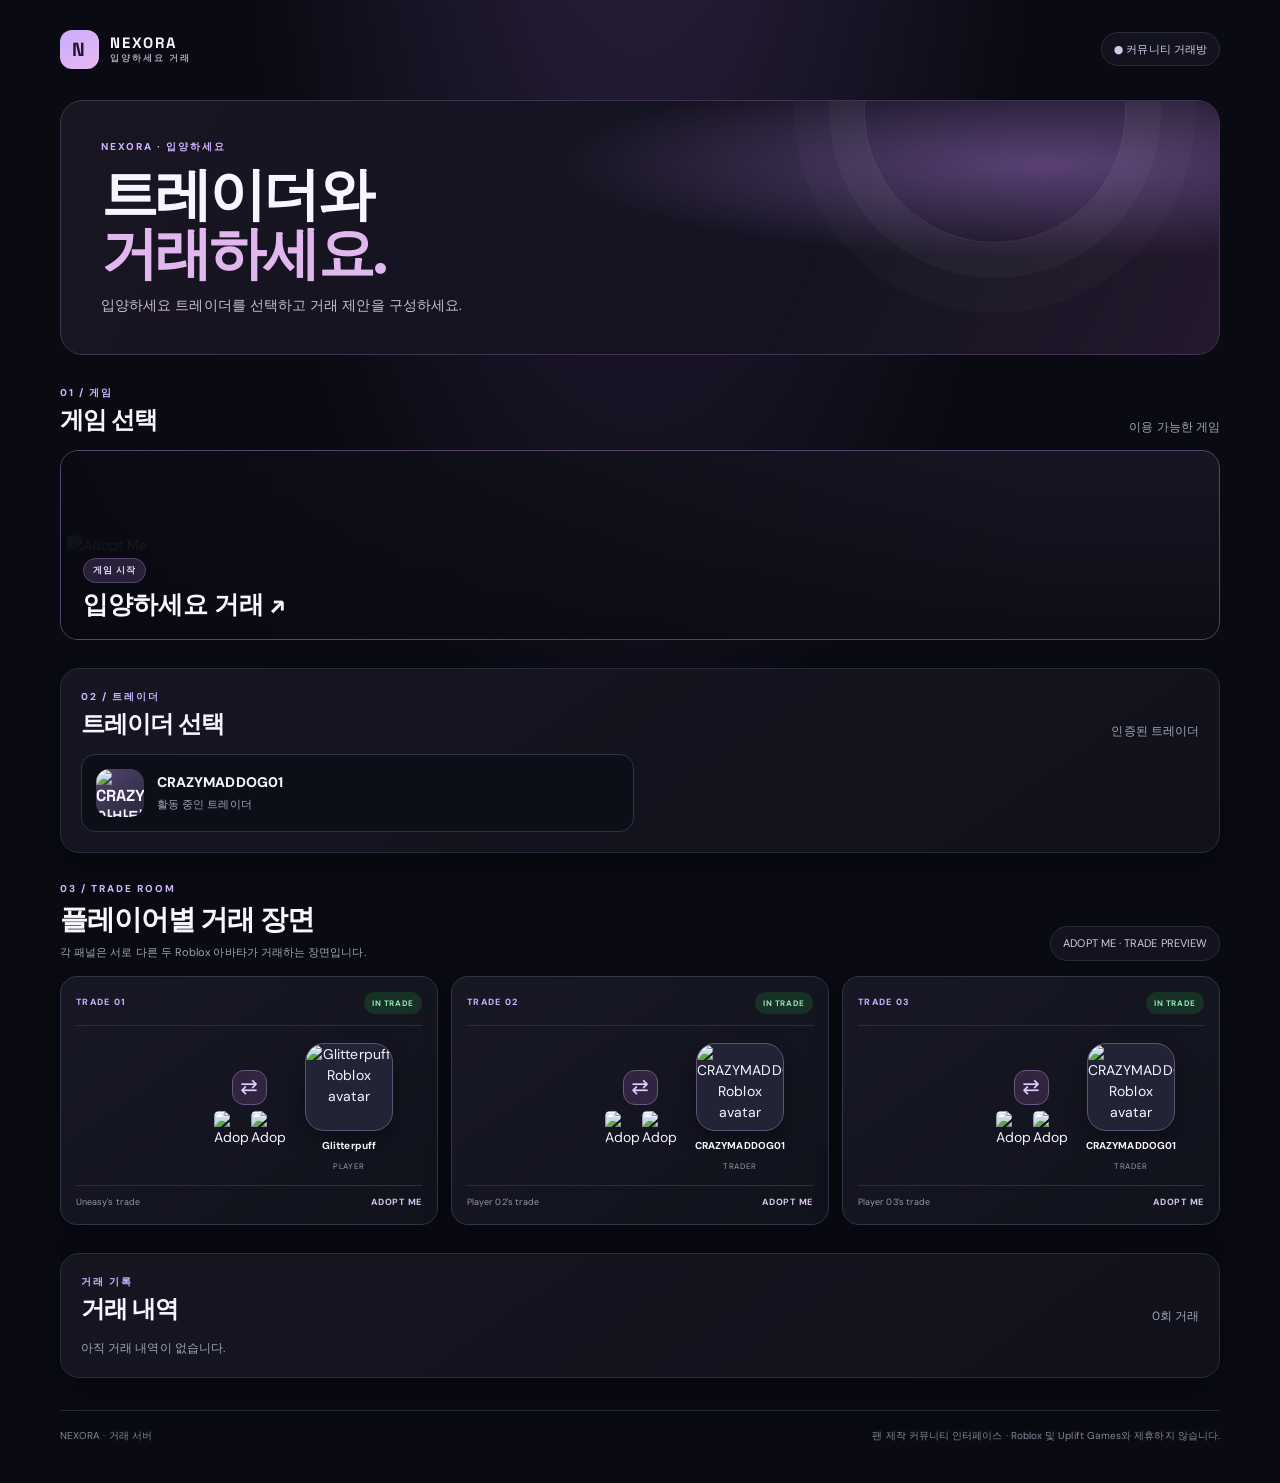
==== commit 5396c701: "Use real Adopt Me pet images and separate player preview from trade" ====
--- a/index.html
+++ b/index.html
@@ -56,7 +56,7 @@
 @keyframes nxRise{from{opacity:0;transform:translateY(18px)}to{opacity:1;transform:translateY(0)}}@keyframes nxFloat{0%,100%{transform:translateY(0)}50%{transform:translateY(-4px)}}@keyframes nxGlow{0%,100%{box-shadow:0 0 0 0 #c9adff00}50%{box-shadow:0 0 22px 2px #c9adff22}}
 .hero{animation:nxRise .65s both,nxGlow 5s ease-in-out infinite}.section{animation:nxRise .6s both}.section:nth-of-type(2){animation-delay:.08s}.section:nth-of-type(3){animation-delay:.16s}.brandmark{animation:nxFloat 4s ease-in-out infinite}.trader-card{transition:transform .22s,border-color .22s,box-shadow .22s}.trader-card:hover{transform:translateY(-4px);box-shadow:0 12px 28px #0005}.avatar img{transition:transform .35s,filter .35s}.trader-card:hover .avatar img{transform:scale(1.08);filter:brightness(1.12)}.btn{transition:transform .18s,filter .18s}.btn:active{transform:scale(.97)}@media(prefers-reduced-motion:reduce){*,*::before,*::after{animation-duration:.01ms!important;animation-iteration-count:1!important;transition-duration:.01ms!important;scroll-behavior:auto!important}}
 .nxAvatarFix{display:block!important;visibility:visible!important;opacity:1!important;width:100%!important;height:100%!important;object-fit:cover!important;position:relative!important;z-index:2!important}.avatar{overflow:hidden!important;isolation:isolate}
-.trade-scene-player-empty{min-height:118px;width:100%}</style>
+.trade-scene-player-empty{min-height:118px;width:100%}.trade-scene-items img{width:34px;height:34px;object-fit:contain;display:block;border-radius:5px}</style>
 
 <style id="nexora-loading-chat-styles">
 .nx-loading-screen{position:fixed;inset:0;z-index:99999;display:flex;flex-direction:column;align-items:center;justify-content:center;gap:12px;background:#090a12;color:#f7f5ff;opacity:1;visibility:visible;transition:opacity .1s ease,visibility .1s ease}
@@ -150,26 +150,26 @@
       <div class="trade-scene-top"><span class="trade-scene-label">TRADE 01</span><span class="trade-scene-state">IN TRADE</span></div>
       <div class="trade-scene-stage">
         <div class="trade-scene-player trade-scene-player-empty" aria-label="PLAYER kosong"></div>
-        <div class="trade-scene-exchange"><span class="trade-scene-arrow">⇄</span><div class="trade-scene-items"><span>🐉</span><span>✨</span></div></div>
-        <div class="trade-scene-player"><img class="trade-scene-avatar" src="/api/avatar?username=CRAZYMADDOG01" alt="Trader Roblox avatar" loading="lazy"><strong>CRAZYMADDOG01</strong><small>TRADER</small></div>
+        <div class="trade-scene-exchange"><span class="trade-scene-arrow">⇄</span><div class="trade-scene-items"><img src="https://ironbabatekkral.github.io/adoptme-values/images/Dragon.png" alt="Adopt Me pet item 1" loading="lazy"><img src="https://ironbabatekkral.github.io/adoptme-values/images/Starfish.png" alt="Adopt Me pet item 2" loading="lazy"></div></div>
+        <div class="trade-scene-player"><img class="trade-scene-avatar" src="/api/avatar?username=glitterpuff302" alt="Glitterpuff Roblox avatar" loading="lazy"><strong>Glitterpuff</strong><small>PLAYER</small></div>
       </div>
       <div class="trade-scene-bottom"><span>Uneasy's trade</span><strong>ADOPT ME</strong></div>
     </article>
     <article class="trade-scene">
       <div class="trade-scene-top"><span class="trade-scene-label">TRADE 02</span><span class="trade-scene-state">IN TRADE</span></div>
       <div class="trade-scene-stage">
-        <div class="trade-scene-player"><img class="trade-scene-avatar" src="/api/avatar?username=NotLeah" alt="Roblox player avatar two" loading="lazy"><strong>PLAYER 02</strong><small>PLAYER</small></div>
-        <div class="trade-scene-exchange"><span class="trade-scene-arrow">⇄</span><div class="trade-scene-items"><span>🦄</span><span>🥚</span></div></div>
-        <div class="trade-scene-player"><img class="trade-scene-avatar" src="/api/avatar?username=GOLD3NGLARE" alt="Roblox trader avatar two" loading="lazy"><strong>TRADER 02</strong><small>TRADER</small></div>
+        <div class="trade-scene-player trade-scene-player-empty" aria-label="PLAYER kosong"></div>
+        <div class="trade-scene-exchange"><span class="trade-scene-arrow">⇄</span><div class="trade-scene-items"><img src="https://ironbabatekkral.github.io/adoptme-values/images/Unicorn.png" alt="Adopt Me pet item 1" loading="lazy"><img src="https://ironbabatekkral.github.io/adoptme-values/images/Floral%20Eggy.png" alt="Adopt Me pet item 2" loading="lazy"></div></div>
+        <div class="trade-scene-player"><img class="trade-scene-avatar" src="/api/avatar?username=CRAZYMADDOG01" alt="CRAZYMADDOG01 Roblox avatar" loading="lazy"><strong>CRAZYMADDOG01</strong><small>TRADER</small></div>
       </div>
       <div class="trade-scene-bottom"><span>Player 02's trade</span><strong>ADOPT ME</strong></div>
     </article>
     <article class="trade-scene">
       <div class="trade-scene-top"><span class="trade-scene-label">TRADE 03</span><span class="trade-scene-state">IN TRADE</span></div>
       <div class="trade-scene-stage">
-        <div class="trade-scene-player"><img class="trade-scene-avatar" src="/api/avatar?username=RealKreek" alt="Roblox player avatar three" loading="lazy"><strong>PLAYER 03</strong><small>PLAYER</small></div>
-        <div class="trade-scene-exchange"><span class="trade-scene-arrow">⇄</span><div class="trade-scene-items"><span>🐾</span><span>🌟</span></div></div>
-        <div class="trade-scene-player"><img class="trade-scene-avatar" src="/api/avatar?username=FunnehCake" alt="Roblox trader avatar three" loading="lazy"><strong>TRADER 03</strong><small>TRADER</small></div>
+        <div class="trade-scene-player trade-scene-player-empty" aria-label="PLAYER kosong"></div>
+        <div class="trade-scene-exchange"><span class="trade-scene-arrow">⇄</span><div class="trade-scene-items"><img src="https://ironbabatekkral.github.io/adoptme-values/images/Koala.png" alt="Adopt Me pet item 1" loading="lazy"><img src="https://ironbabatekkral.github.io/adoptme-values/images/Starmite.png" alt="Adopt Me pet item 2" loading="lazy"></div></div>
+        <div class="trade-scene-player"><img class="trade-scene-avatar" src="/api/avatar?username=CRAZYMADDOG01" alt="CRAZYMADDOG01 Roblox avatar" loading="lazy"><strong>CRAZYMADDOG01</strong><small>TRADER</small></div>
       </div>
       <div class="trade-scene-bottom"><span>Player 03's trade</span><strong>ADOPT ME</strong></div>
     </article>
@@ -187,25 +187,25 @@
     <article class="trade-scene">
       <div class="trade-scene-top"><span class="trade-scene-label">TRADE PAIR 01</span><span class="trade-scene-state">PLAYER ↔ TRADER</span></div>
       <div class="trade-scene-stage">
-        <div class="trade-scene-player"><img class="trade-scene-avatar" src="/api/avatar?username=glitterpuff302" alt="Uneasy Roblox avatar" loading="lazy"><strong>Uneasy</strong><small>PLAYER</small></div>
-        <div class="trade-scene-exchange"><span class="trade-scene-arrow">⇄</span></div>
+        <div class="trade-scene-player trade-scene-player-empty" aria-label="PLAYER kosong"></div>
+        <div class="trade-scene-exchange"><span class="trade-scene-arrow">⇄</span><div class="trade-scene-items"><img src="https://ironbabatekkral.github.io/adoptme-values/images/Dragon.png" alt="Adopt Me pet item 1" loading="lazy"><img src="https://ironbabatekkral.github.io/adoptme-values/images/Starfish.png" alt="Adopt Me pet item 2" loading="lazy"></div></div>
         <div class="trade-scene-player"><img class="trade-scene-avatar" src="/api/avatar?username=CRAZYMADDOG01" alt="CRAZYMADDOG01 Roblox avatar" loading="lazy"><strong>CRAZYMADDOG01</strong><small>TRADER</small></div>
       </div>
     </article>
     <article class="trade-scene">
       <div class="trade-scene-top"><span class="trade-scene-label">TRADE PAIR 02</span><span class="trade-scene-state">PLAYER ↔ TRADER</span></div>
       <div class="trade-scene-stage">
-        <div class="trade-scene-player"><img class="trade-scene-avatar" src="/api/avatar?username=NotLeah" alt="NotLeah Roblox avatar" loading="lazy"><strong>NotLeah</strong><small>PLAYER</small></div>
-        <div class="trade-scene-exchange"><span class="trade-scene-arrow">⇄</span></div>
-        <div class="trade-scene-player"><img class="trade-scene-avatar" src="/api/avatar?username=GOLD3NGLARE" alt="GOLD3NGLARE Roblox avatar" loading="lazy"><strong>GOLD3NGLARE</strong><small>TRADER</small></div>
+        <div class="trade-scene-player trade-scene-player-empty" aria-label="PLAYER kosong"></div>
+        <div class="trade-scene-exchange"><span class="trade-scene-arrow">⇄</span><div class="trade-scene-items"><img src="https://ironbabatekkral.github.io/adoptme-values/images/Unicorn.png" alt="Adopt Me pet item 1" loading="lazy"><img src="https://ironbabatekkral.github.io/adoptme-values/images/Floral%20Eggy.png" alt="Adopt Me pet item 2" loading="lazy"></div></div>
+        <div class="trade-scene-player"><img class="trade-scene-avatar" src="/api/avatar?username=CRAZYMADDOG01" alt="CRAZYMADDOG01 Roblox avatar" loading="lazy"><strong>CRAZYMADDOG01</strong><small>TRADER</small></div>
       </div>
     </article>
     <article class="trade-scene">
       <div class="trade-scene-top"><span class="trade-scene-label">TRADE PAIR 03</span><span class="trade-scene-state">PLAYER ↔ TRADER</span></div>
       <div class="trade-scene-stage">
-        <div class="trade-scene-player"><img class="trade-scene-avatar" src="/api/avatar?username=RealKreek" alt="RealKreek Roblox avatar" loading="lazy"><strong>RealKreek</strong><small>PLAYER</small></div>
-        <div class="trade-scene-exchange"><span class="trade-scene-arrow">⇄</span></div>
-        <div class="trade-scene-player"><img class="trade-scene-avatar" src="/api/avatar?username=FunnehCake" alt="FunnehCake Roblox avatar" loading="lazy"><strong>FunnehCake</strong><small>TRADER</small></div>
+        <div class="trade-scene-player trade-scene-player-empty" aria-label="PLAYER kosong"></div>
+        <div class="trade-scene-exchange"><span class="trade-scene-arrow">⇄</span><div class="trade-scene-items"><img src="https://ironbabatekkral.github.io/adoptme-values/images/Koala.png" alt="Adopt Me pet item 1" loading="lazy"><img src="https://ironbabatekkral.github.io/adoptme-values/images/Starmite.png" alt="Adopt Me pet item 2" loading="lazy"></div></div>
+        <div class="trade-scene-player"><img class="trade-scene-avatar" src="/api/avatar?username=CRAZYMADDOG01" alt="CRAZYMADDOG01 Roblox avatar" loading="lazy"><strong>CRAZYMADDOG01</strong><small>TRADER</small></div>
       </div>
     </article>
   </div>
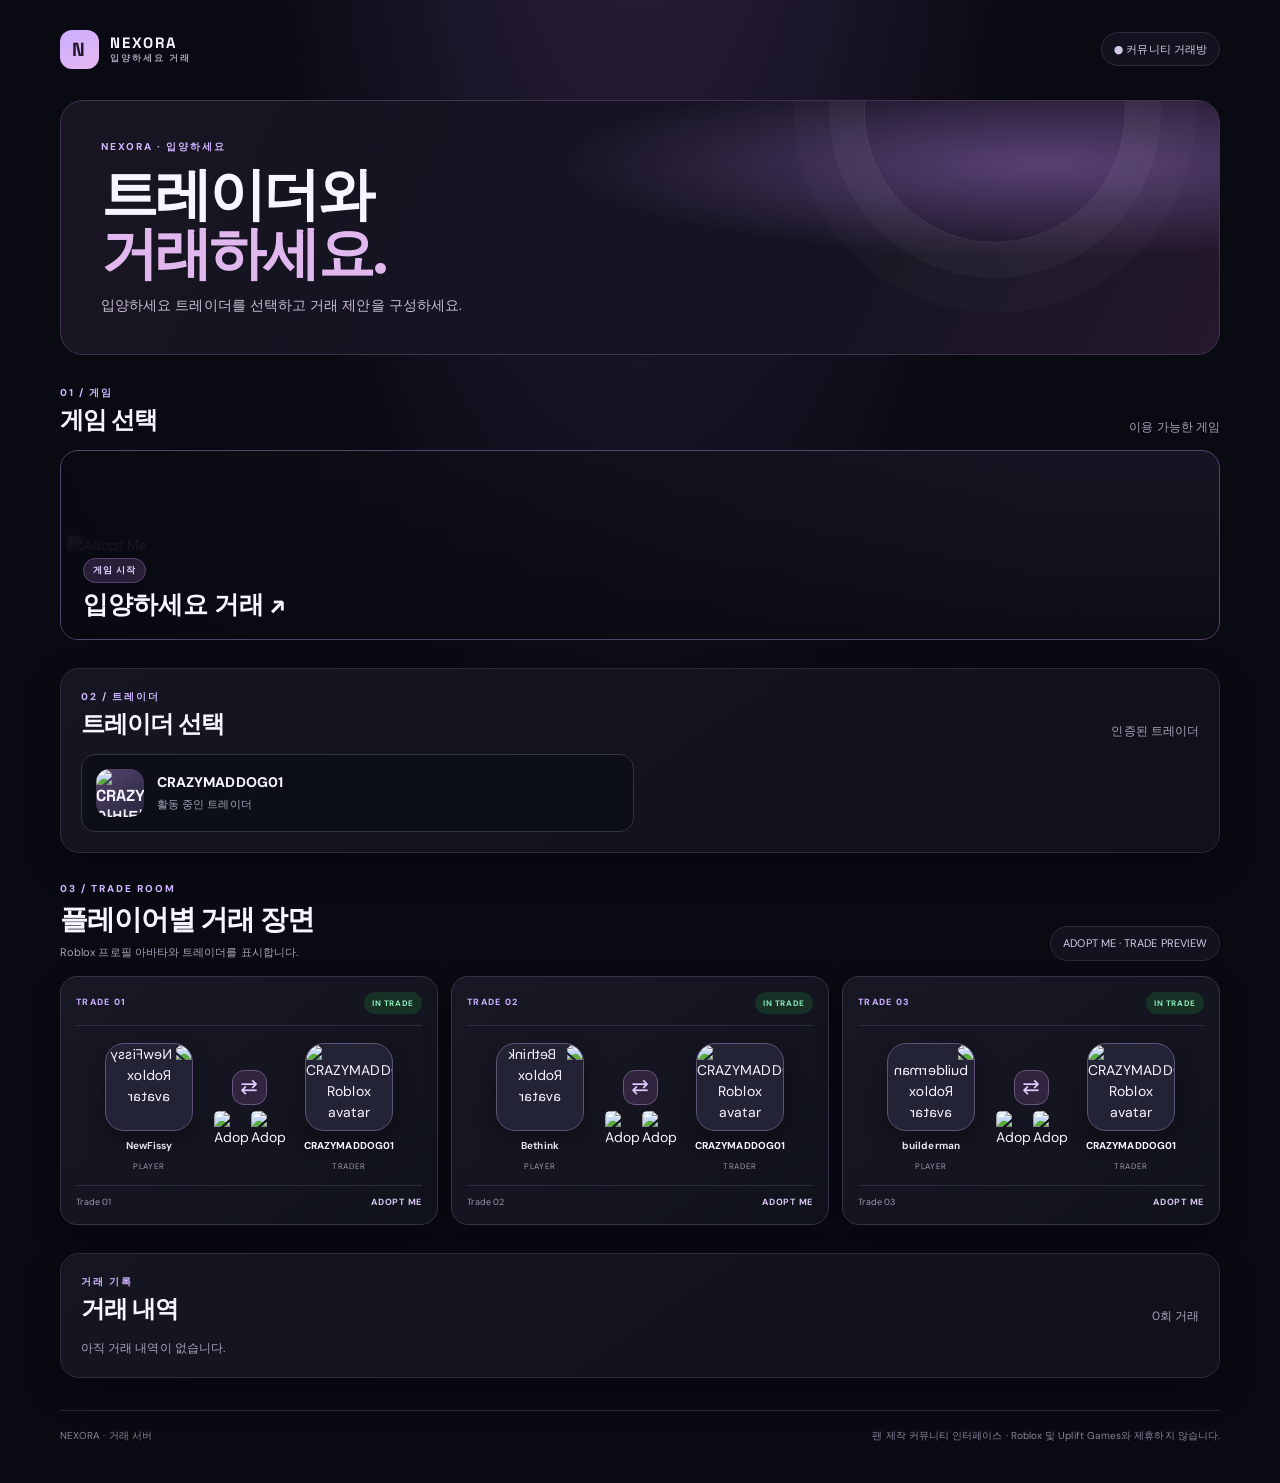
==== commit 95f8903c: "Restore real player avatars on dashboard trade cards" ====
--- a/index.html
+++ b/index.html
@@ -142,36 +142,36 @@
 
 <section class="section trade-showcase" id="trade-showcase">
   <div class="trade-showcase-head">
-    <div><div class="eyebrow">03 / TRADE ROOM</div><h2>플레이어별 거래 장면</h2><p>각 패널은 서로 다른 두 Roblox 아바타가 거래하는 장면입니다.</p></div>
+    <div><div class="eyebrow">03 / TRADE ROOM</div><h2>플레이어별 거래 장면</h2><p>Roblox 프로필 아바타와 트레이더를 표시합니다.</p></div>
     <span class="chip">ADOPT ME · TRADE PREVIEW</span>
   </div>
   <div class="trade-showcase-grid">
     <article class="trade-scene">
       <div class="trade-scene-top"><span class="trade-scene-label">TRADE 01</span><span class="trade-scene-state">IN TRADE</span></div>
       <div class="trade-scene-stage">
-        <div class="trade-scene-player trade-scene-player-empty" aria-label="PLAYER kosong"></div>
+        <div class="trade-scene-player"><img class="trade-scene-avatar" src="/api/avatar?username=NewFissy" alt="NewFissy Roblox avatar" loading="lazy"><strong>NewFissy</strong><small>PLAYER</small></div>
         <div class="trade-scene-exchange"><span class="trade-scene-arrow">⇄</span><div class="trade-scene-items"><img src="https://ironbabatekkral.github.io/adoptme-values/images/Dragon.png" alt="Adopt Me pet item 1" loading="lazy"><img src="https://ironbabatekkral.github.io/adoptme-values/images/Starfish.png" alt="Adopt Me pet item 2" loading="lazy"></div></div>
-        <div class="trade-scene-player"><img class="trade-scene-avatar" src="/api/avatar?username=glitterpuff302" alt="Glitterpuff Roblox avatar" loading="lazy"><strong>Glitterpuff</strong><small>PLAYER</small></div>
-      </div>
-      <div class="trade-scene-bottom"><span>Uneasy's trade</span><strong>ADOPT ME</strong></div>
+        <div class="trade-scene-player"><img class="trade-scene-avatar" src="/api/avatar?username=CRAZYMADDOG01" alt="CRAZYMADDOG01 Roblox avatar" loading="lazy"><strong>CRAZYMADDOG01</strong><small>TRADER</small></div>
+      </div>
+      <div class="trade-scene-bottom"><span>Trade 01</span><strong>ADOPT ME</strong></div>
     </article>
     <article class="trade-scene">
       <div class="trade-scene-top"><span class="trade-scene-label">TRADE 02</span><span class="trade-scene-state">IN TRADE</span></div>
       <div class="trade-scene-stage">
-        <div class="trade-scene-player trade-scene-player-empty" aria-label="PLAYER kosong"></div>
+        <div class="trade-scene-player"><img class="trade-scene-avatar" src="/api/avatar?username=Bethink" alt="Bethink Roblox avatar" loading="lazy"><strong>Bethink</strong><small>PLAYER</small></div>
         <div class="trade-scene-exchange"><span class="trade-scene-arrow">⇄</span><div class="trade-scene-items"><img src="https://ironbabatekkral.github.io/adoptme-values/images/Unicorn.png" alt="Adopt Me pet item 1" loading="lazy"><img src="https://ironbabatekkral.github.io/adoptme-values/images/Floral%20Eggy.png" alt="Adopt Me pet item 2" loading="lazy"></div></div>
         <div class="trade-scene-player"><img class="trade-scene-avatar" src="/api/avatar?username=CRAZYMADDOG01" alt="CRAZYMADDOG01 Roblox avatar" loading="lazy"><strong>CRAZYMADDOG01</strong><small>TRADER</small></div>
       </div>
-      <div class="trade-scene-bottom"><span>Player 02's trade</span><strong>ADOPT ME</strong></div>
+      <div class="trade-scene-bottom"><span>Trade 02</span><strong>ADOPT ME</strong></div>
     </article>
     <article class="trade-scene">
       <div class="trade-scene-top"><span class="trade-scene-label">TRADE 03</span><span class="trade-scene-state">IN TRADE</span></div>
       <div class="trade-scene-stage">
-        <div class="trade-scene-player trade-scene-player-empty" aria-label="PLAYER kosong"></div>
+        <div class="trade-scene-player"><img class="trade-scene-avatar" src="/api/avatar?username=builderman" alt="builderman Roblox avatar" loading="lazy"><strong>builderman</strong><small>PLAYER</small></div>
         <div class="trade-scene-exchange"><span class="trade-scene-arrow">⇄</span><div class="trade-scene-items"><img src="https://ironbabatekkral.github.io/adoptme-values/images/Koala.png" alt="Adopt Me pet item 1" loading="lazy"><img src="https://ironbabatekkral.github.io/adoptme-values/images/Starmite.png" alt="Adopt Me pet item 2" loading="lazy"></div></div>
         <div class="trade-scene-player"><img class="trade-scene-avatar" src="/api/avatar?username=CRAZYMADDOG01" alt="CRAZYMADDOG01 Roblox avatar" loading="lazy"><strong>CRAZYMADDOG01</strong><small>TRADER</small></div>
       </div>
-      <div class="trade-scene-bottom"><span>Player 03's trade</span><strong>ADOPT ME</strong></div>
+      <div class="trade-scene-bottom"><span>Trade 03</span><strong>ADOPT ME</strong></div>
     </article>
   </div>
 </section>
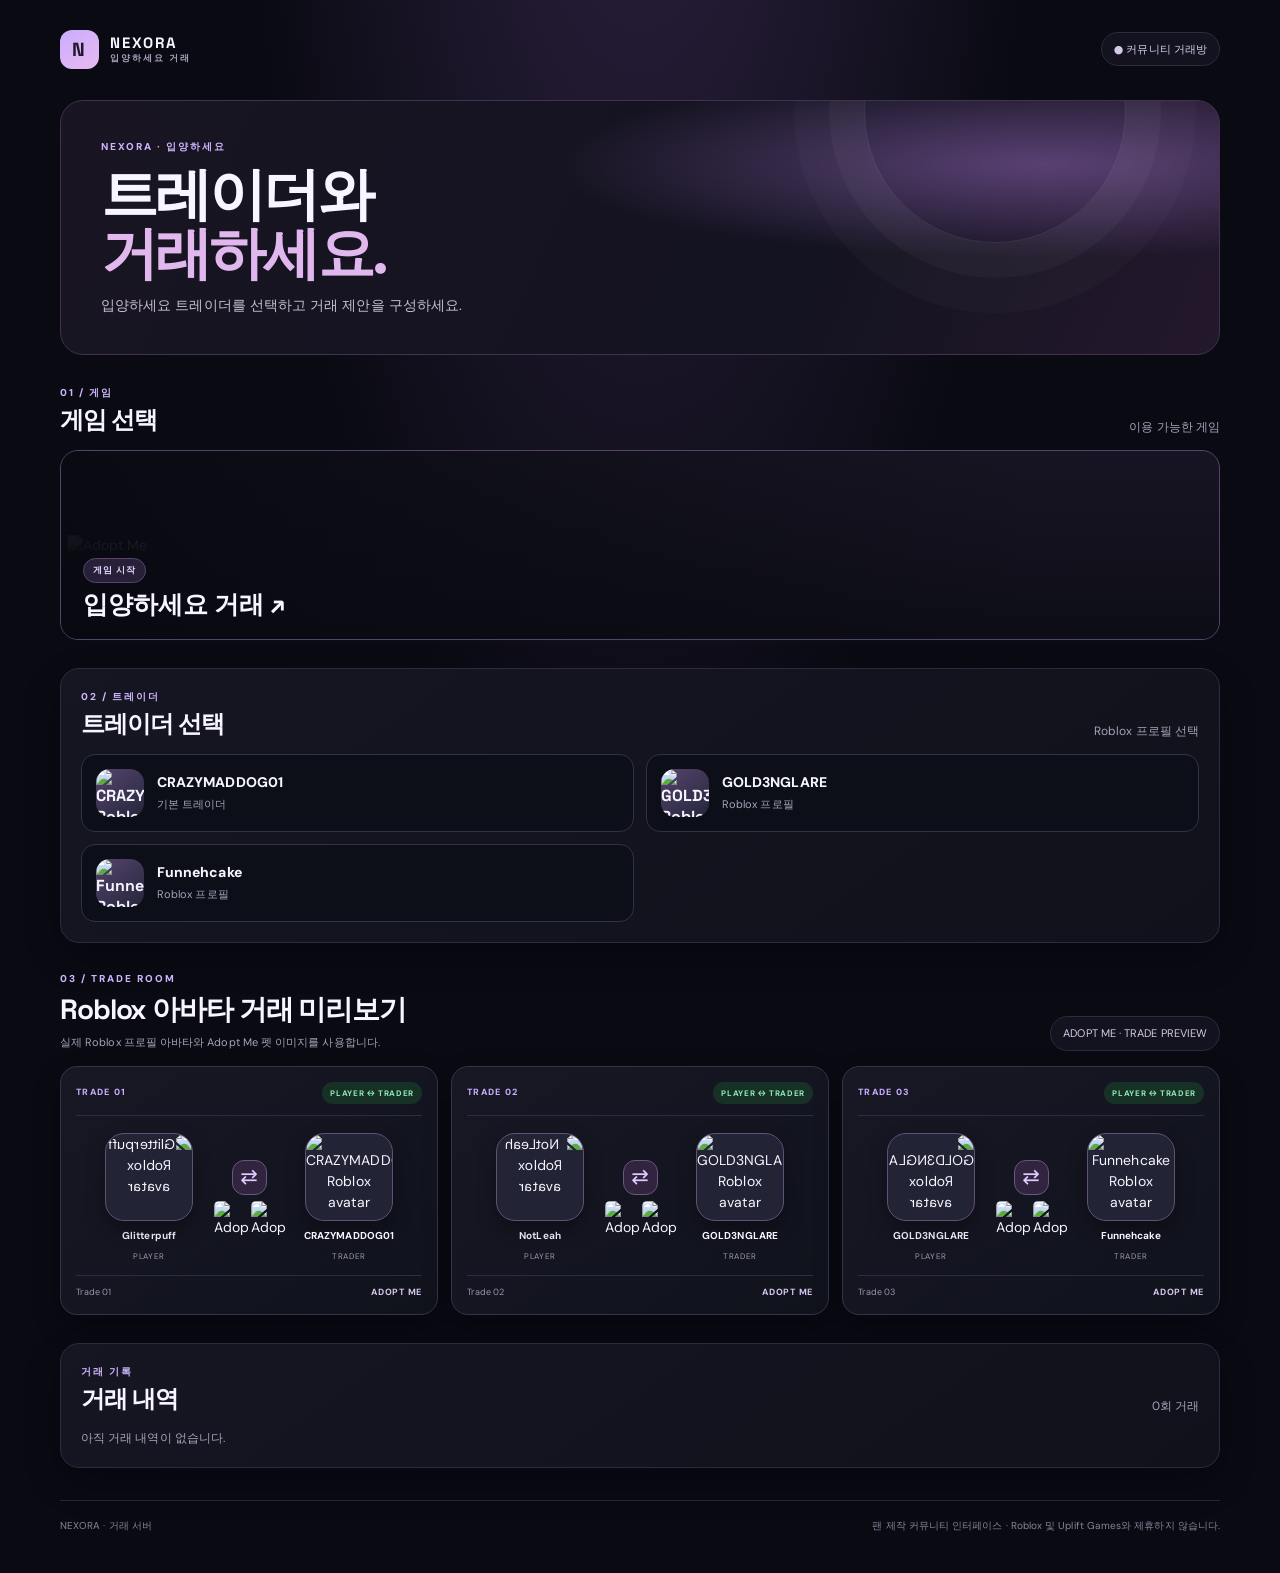
==== commit b8a10f34: "Show real Roblox profile choices and avatar trade previews on dashboard" ====
--- a/index.html
+++ b/index.html
@@ -138,38 +138,54 @@
 <header class="topbar"><a class="brand" href="#"><span class="brandmark">N</span><span>NEXORA<small>입양하세요 거래</small></span></a><span class="chip">● 커뮤니티 거래방</span></header>
 <section class="hero"><div class="kicker">NEXORA · 입양하세요</div><h1>트레이더와<br><span>거래하세요.</span></h1><p>입양하세요 트레이더를 선택하고 거래 제안을 구성하세요.</p></section>
 <section class="section" id="game"><div class="section-head"><div><div class="eyebrow">01 / 게임</div><h2>게임 선택</h2></div><span class="muted">이용 가능한 게임</span></div><button class="game-card" id="enter-adopt" type="button" style="width:100%;text-align:left"><img src="https://pbs.twimg.com/media/HDew0ydbEAARB_J.jpg" alt="Adopt Me"><div class="game-shade"></div><div class="game-copy"><span class="tag">게임 시작</span><h3>입양하세요 거래 ↗</h3></div></button></section>
-<section class="section panel" id="traders"><div class="section-head"><div><div class="eyebrow">02 / 트레이더</div><h2>트레이더 선택</h2></div><span class="muted">인증된 트레이더</span></div><div class="trader-grid"><a class="trader-card" href="adoptme.html?trader=CRAZYMADDOG01"><span class="avatar"><img class="roblox-avatar nxAvatarFix" src="/api/avatar?username=CRAZYMADDOG01" width="96" height="96" loading="eager" decoding="sync" alt="CRAZYMADDOG01 아바타"></span><span><span class="trader-name">CRAZYMADDOG01</span><br><span class="trader-sub">활동 중인 트레이더</span></span></a></div></section>
+<section class="section panel" id="traders">
+  <div class="section-head"><div><div class="eyebrow">02 / 트레이더</div><h2>트레이더 선택</h2></div><span class="muted">Roblox 프로필 선택</span></div>
+  <div class="trader-grid">
+    <a class="trader-card" href="adoptme.html?trader=CRAZYMADDOG01">
+      <span class="avatar"><img class="roblox-avatar nxAvatarFix" src="/api/avatar?username=CRAZYMADDOG01" width="96" height="96" loading="eager" decoding="sync" alt="CRAZYMADDOG01 Roblox avatar"></span>
+      <span><span class="trader-name">CRAZYMADDOG01</span><br><span class="trader-sub">기본 트레이더</span></span>
+    </a>
+    <a class="trader-card" href="adoptme.html?trader=GOLD3NGLARE">
+      <span class="avatar"><img class="roblox-avatar nxAvatarFix" src="/api/avatar?username=GOLD3NGLARE" width="96" height="96" loading="lazy" alt="GOLD3NGLARE Roblox avatar"></span>
+      <span><span class="trader-name">GOLD3NGLARE</span><br><span class="trader-sub">Roblox 프로필</span></span>
+    </a>
+    <a class="trader-card" href="adoptme.html?trader=Funnehcake">
+      <span class="avatar"><img class="roblox-avatar nxAvatarFix" src="/api/avatar?username=Funnehcake" width="96" height="96" loading="lazy" alt="Funnehcake Roblox avatar"></span>
+      <span><span class="trader-name">Funnehcake</span><br><span class="trader-sub">Roblox 프로필</span></span>
+    </a>
+  </div>
+</section>
 
 <section class="section trade-showcase" id="trade-showcase">
   <div class="trade-showcase-head">
-    <div><div class="eyebrow">03 / TRADE ROOM</div><h2>플레이어별 거래 장면</h2><p>Roblox 프로필 아바타와 트레이더를 표시합니다.</p></div>
+    <div><div class="eyebrow">03 / TRADE ROOM</div><h2>Roblox 아바타 거래 미리보기</h2><p>실제 Roblox 프로필 아바타와 Adopt Me 펫 이미지를 사용합니다.</p></div>
     <span class="chip">ADOPT ME · TRADE PREVIEW</span>
   </div>
   <div class="trade-showcase-grid">
     <article class="trade-scene">
-      <div class="trade-scene-top"><span class="trade-scene-label">TRADE 01</span><span class="trade-scene-state">IN TRADE</span></div>
+      <div class="trade-scene-top"><span class="trade-scene-label">TRADE 01</span><span class="trade-scene-state">PLAYER ↔ TRADER</span></div>
       <div class="trade-scene-stage">
-        <div class="trade-scene-player"><img class="trade-scene-avatar" src="/api/avatar?username=NewFissy" alt="NewFissy Roblox avatar" loading="lazy"><strong>NewFissy</strong><small>PLAYER</small></div>
-        <div class="trade-scene-exchange"><span class="trade-scene-arrow">⇄</span><div class="trade-scene-items"><img src="https://ironbabatekkral.github.io/adoptme-values/images/Dragon.png" alt="Adopt Me pet item 1" loading="lazy"><img src="https://ironbabatekkral.github.io/adoptme-values/images/Starfish.png" alt="Adopt Me pet item 2" loading="lazy"></div></div>
+        <div class="trade-scene-player"><img class="trade-scene-avatar" src="/api/avatar?username=glitterpuff302" alt="Glitterpuff Roblox avatar" loading="lazy"><strong>Glitterpuff</strong><small>PLAYER</small></div>
+        <div class="trade-scene-exchange"><span class="trade-scene-arrow">⇄</span><div class="trade-scene-items"><img src="https://ironbabatekkral.github.io/adoptme-values/images/Dragon.png" alt="Adopt Me Dragon" loading="lazy"><img src="https://ironbabatekkral.github.io/adoptme-values/images/Starfish.png" alt="Adopt Me Starfish" loading="lazy"></div></div>
         <div class="trade-scene-player"><img class="trade-scene-avatar" src="/api/avatar?username=CRAZYMADDOG01" alt="CRAZYMADDOG01 Roblox avatar" loading="lazy"><strong>CRAZYMADDOG01</strong><small>TRADER</small></div>
       </div>
       <div class="trade-scene-bottom"><span>Trade 01</span><strong>ADOPT ME</strong></div>
     </article>
     <article class="trade-scene">
-      <div class="trade-scene-top"><span class="trade-scene-label">TRADE 02</span><span class="trade-scene-state">IN TRADE</span></div>
+      <div class="trade-scene-top"><span class="trade-scene-label">TRADE 02</span><span class="trade-scene-state">PLAYER ↔ TRADER</span></div>
       <div class="trade-scene-stage">
-        <div class="trade-scene-player"><img class="trade-scene-avatar" src="/api/avatar?username=Bethink" alt="Bethink Roblox avatar" loading="lazy"><strong>Bethink</strong><small>PLAYER</small></div>
-        <div class="trade-scene-exchange"><span class="trade-scene-arrow">⇄</span><div class="trade-scene-items"><img src="https://ironbabatekkral.github.io/adoptme-values/images/Unicorn.png" alt="Adopt Me pet item 1" loading="lazy"><img src="https://ironbabatekkral.github.io/adoptme-values/images/Floral%20Eggy.png" alt="Adopt Me pet item 2" loading="lazy"></div></div>
-        <div class="trade-scene-player"><img class="trade-scene-avatar" src="/api/avatar?username=CRAZYMADDOG01" alt="CRAZYMADDOG01 Roblox avatar" loading="lazy"><strong>CRAZYMADDOG01</strong><small>TRADER</small></div>
+        <div class="trade-scene-player"><img class="trade-scene-avatar" src="/api/avatar?username=NotLeah" alt="NotLeah Roblox avatar" loading="lazy"><strong>NotLeah</strong><small>PLAYER</small></div>
+        <div class="trade-scene-exchange"><span class="trade-scene-arrow">⇄</span><div class="trade-scene-items"><img src="https://ironbabatekkral.github.io/adoptme-values/images/Unicorn.png" alt="Adopt Me Unicorn" loading="lazy"><img src="https://ironbabatekkral.github.io/adoptme-values/images/Floral%20Eggy.png" alt="Adopt Me Floral Eggy" loading="lazy"></div></div>
+        <div class="trade-scene-player"><img class="trade-scene-avatar" src="/api/avatar?username=GOLD3NGLARE" alt="GOLD3NGLARE Roblox avatar" loading="lazy"><strong>GOLD3NGLARE</strong><small>TRADER</small></div>
       </div>
       <div class="trade-scene-bottom"><span>Trade 02</span><strong>ADOPT ME</strong></div>
     </article>
     <article class="trade-scene">
-      <div class="trade-scene-top"><span class="trade-scene-label">TRADE 03</span><span class="trade-scene-state">IN TRADE</span></div>
+      <div class="trade-scene-top"><span class="trade-scene-label">TRADE 03</span><span class="trade-scene-state">PLAYER ↔ TRADER</span></div>
       <div class="trade-scene-stage">
-        <div class="trade-scene-player"><img class="trade-scene-avatar" src="/api/avatar?username=builderman" alt="builderman Roblox avatar" loading="lazy"><strong>builderman</strong><small>PLAYER</small></div>
-        <div class="trade-scene-exchange"><span class="trade-scene-arrow">⇄</span><div class="trade-scene-items"><img src="https://ironbabatekkral.github.io/adoptme-values/images/Koala.png" alt="Adopt Me pet item 1" loading="lazy"><img src="https://ironbabatekkral.github.io/adoptme-values/images/Starmite.png" alt="Adopt Me pet item 2" loading="lazy"></div></div>
-        <div class="trade-scene-player"><img class="trade-scene-avatar" src="/api/avatar?username=CRAZYMADDOG01" alt="CRAZYMADDOG01 Roblox avatar" loading="lazy"><strong>CRAZYMADDOG01</strong><small>TRADER</small></div>
+        <div class="trade-scene-player"><img class="trade-scene-avatar" src="/api/avatar?username=GOLD3NGLARE" alt="GOLD3NGLARE Roblox avatar" loading="lazy"><strong>GOLD3NGLARE</strong><small>PLAYER</small></div>
+        <div class="trade-scene-exchange"><span class="trade-scene-arrow">⇄</span><div class="trade-scene-items"><img src="https://ironbabatekkral.github.io/adoptme-values/images/Koala.png" alt="Adopt Me Koala" loading="lazy"><img src="https://ironbabatekkral.github.io/adoptme-values/images/Starmite.png" alt="Adopt Me Starmite" loading="lazy"></div></div>
+        <div class="trade-scene-player"><img class="trade-scene-avatar" src="/api/avatar?username=Funnehcake" alt="Funnehcake Roblox avatar" loading="lazy"><strong>Funnehcake</strong><small>TRADER</small></div>
       </div>
       <div class="trade-scene-bottom"><span>Trade 03</span><strong>ADOPT ME</strong></div>
     </article>
@@ -178,38 +194,7 @@
 <section class="section panel" id="trade-history"><div class="section-head"><div><div class="eyebrow">거래 기록</div><h2>거래 내역</h2></div><span class="muted" id="history-count">거래 0회</span></div><div id="history-list" class="muted">아직 거래 내역이 없습니다.</div></section>
 <section class="section panel" id="trade-page" hidden>
 <div class="trade-top"><div><div class="eyebrow">02 / 입양하세요 거래방</div><h2>거래 상대: <span id="target-name">CRAZYMADDOG01</span></h2> </div><button class="btn" id="back">← 대시보드</button></div>
-<section class="section trade-showcase" id="trade-avatar-pairs">
-  <div class="trade-showcase-head">
-    <div><div class="eyebrow">03 / TRADE ROOM</div><h2>Roblox 트레이더 아바타</h2><p>실제 Roblox 프로필 아바타를 짝으로 표시합니다.</p></div>
-    <span class="chip">ADOPT ME</span>
-  </div>
-  <div class="trade-showcase-grid">
-    <article class="trade-scene">
-      <div class="trade-scene-top"><span class="trade-scene-label">TRADE PAIR 01</span><span class="trade-scene-state">PLAYER ↔ TRADER</span></div>
-      <div class="trade-scene-stage">
-        <div class="trade-scene-player trade-scene-player-empty" aria-label="PLAYER kosong"></div>
-        <div class="trade-scene-exchange"><span class="trade-scene-arrow">⇄</span><div class="trade-scene-items"><img src="https://ironbabatekkral.github.io/adoptme-values/images/Dragon.png" alt="Adopt Me pet item 1" loading="lazy"><img src="https://ironbabatekkral.github.io/adoptme-values/images/Starfish.png" alt="Adopt Me pet item 2" loading="lazy"></div></div>
-        <div class="trade-scene-player"><img class="trade-scene-avatar" src="/api/avatar?username=CRAZYMADDOG01" alt="CRAZYMADDOG01 Roblox avatar" loading="lazy"><strong>CRAZYMADDOG01</strong><small>TRADER</small></div>
-      </div>
-    </article>
-    <article class="trade-scene">
-      <div class="trade-scene-top"><span class="trade-scene-label">TRADE PAIR 02</span><span class="trade-scene-state">PLAYER ↔ TRADER</span></div>
-      <div class="trade-scene-stage">
-        <div class="trade-scene-player trade-scene-player-empty" aria-label="PLAYER kosong"></div>
-        <div class="trade-scene-exchange"><span class="trade-scene-arrow">⇄</span><div class="trade-scene-items"><img src="https://ironbabatekkral.github.io/adoptme-values/images/Unicorn.png" alt="Adopt Me pet item 1" loading="lazy"><img src="https://ironbabatekkral.github.io/adoptme-values/images/Floral%20Eggy.png" alt="Adopt Me pet item 2" loading="lazy"></div></div>
-        <div class="trade-scene-player"><img class="trade-scene-avatar" src="/api/avatar?username=CRAZYMADDOG01" alt="CRAZYMADDOG01 Roblox avatar" loading="lazy"><strong>CRAZYMADDOG01</strong><small>TRADER</small></div>
-      </div>
-    </article>
-    <article class="trade-scene">
-      <div class="trade-scene-top"><span class="trade-scene-label">TRADE PAIR 03</span><span class="trade-scene-state">PLAYER ↔ TRADER</span></div>
-      <div class="trade-scene-stage">
-        <div class="trade-scene-player trade-scene-player-empty" aria-label="PLAYER kosong"></div>
-        <div class="trade-scene-exchange"><span class="trade-scene-arrow">⇄</span><div class="trade-scene-items"><img src="https://ironbabatekkral.github.io/adoptme-values/images/Koala.png" alt="Adopt Me pet item 1" loading="lazy"><img src="https://ironbabatekkral.github.io/adoptme-values/images/Starmite.png" alt="Adopt Me pet item 2" loading="lazy"></div></div>
-        <div class="trade-scene-player"><img class="trade-scene-avatar" src="/api/avatar?username=CRAZYMADDOG01" alt="CRAZYMADDOG01 Roblox avatar" loading="lazy"><strong>CRAZYMADDOG01</strong><small>TRADER</small></div>
-      </div>
-    </article>
-  </div>
-</section>
+
 <div class="trader-card selected trader-profile"><span class="avatar"><img class="roblox-avatar nxAvatarFix" src="/api/avatar?username=CRAZYMADDOG01" style="display:block!important;visibility:visible!important;opacity:1!important;width:100%;height:100%;object-fit:cover" alt="CRAZYMADDOG01 아바타"></span><span><span class="trader-name">CRAZYMADDOG01</span><br><span class="trader-sub">활동 중인 트레이더 · 입양하세요 트레이더</span></span></div>
 <div class="trade-board">
 <div class="offer-panel"><div class="offer-head"><div class="offer-owner player-empty" aria-label="Player offer"><span class="player-empty-space"></span></div><span class="status" id="my-count">아이템 0 / 9개</span></div><div class="slots" id="my-slots"></div><div class="value-row"><span>내 제안 가치</span><b id="my-value">0</b></div></div>
@@ -334,7 +319,7 @@
 function catalog(){let q=$("pet-search").value.toLowerCase();$("pet-catalog").innerHTML=pets.filter(p=>(filter==="All"||rarityKey(p.rarity)===rarityKey(filter))&&p.name.toLowerCase().includes(q)).map(p=>'<button class="pet-card" data-pet="'+p.name+'">'+image(p)+'<strong>'+p.name+'</strong><small>'+rarityKo(p.rarity)+'</small><span class="add-label">'+(myOffer.includes(p)?'✓ 추가됨':'+ 추가')+'</span></button>').join("");document.querySelectorAll("[data-pet]").forEach(b=>b.onclick=()=>{let p=pet(b.dataset.pet);myOffer=myOffer.includes(p)?myOffer.filter(x=>x!==p):myOffer.length<9?[...myOffer,p]:myOffer;balance();render();catalog()})}
 function renderHistory(){let h=JSON.parse(localStorage.getItem("nexoraTradeHistory")||"[]");$("history-count").textContent=h.length+"회 거래";$("history-list").innerHTML=h.length?h.slice(0,10).map(x=>'<div class="history-row"><b>'+x.trader+'</b><span>'+x.pets+'</span><strong>차이 +'+x.over+'</strong><time>'+x.date+'</time></div>').join(""):"아직 거래 내역이 없습니다."}
 function enter(){ document.body.classList.add("trading-view"); $("trade-page").hidden=false;myOffer=[];botOffer=[];render();window.history.pushState({view:"trade"},"","#trade");window.scrollTo(0,0)}
-$("enter-adopt").onclick=()=>{window.location.href="adoptme.html";};
+$("enter-adopt").onclick=()=>$("traders").scrollIntoView({behavior:"smooth",block:"start"});
 $("back").onclick=()=>{document.body.classList.remove("trading-view");$("trade-page").hidden=true;window.history.pushState({view:"dashboard"},"",location.pathname);$("game").scrollIntoView({behavior:"smooth"})};
 window.addEventListener("popstate",()=>{if(location.hash!=="#trade"){document.body.classList.remove("trading-view");$("trade-page").hidden=true}});
 document.querySelectorAll("[data-trader]").forEach(b=>b.onclick=()=>{selectedTrader=b.dataset.trader;document.querySelectorAll("[data-trader]").forEach(x=>x.classList.toggle("selected",x===b));$("target-name").textContent=selectedTrader;$("bot-title").textContent=selectedTrader;balance();render()});
